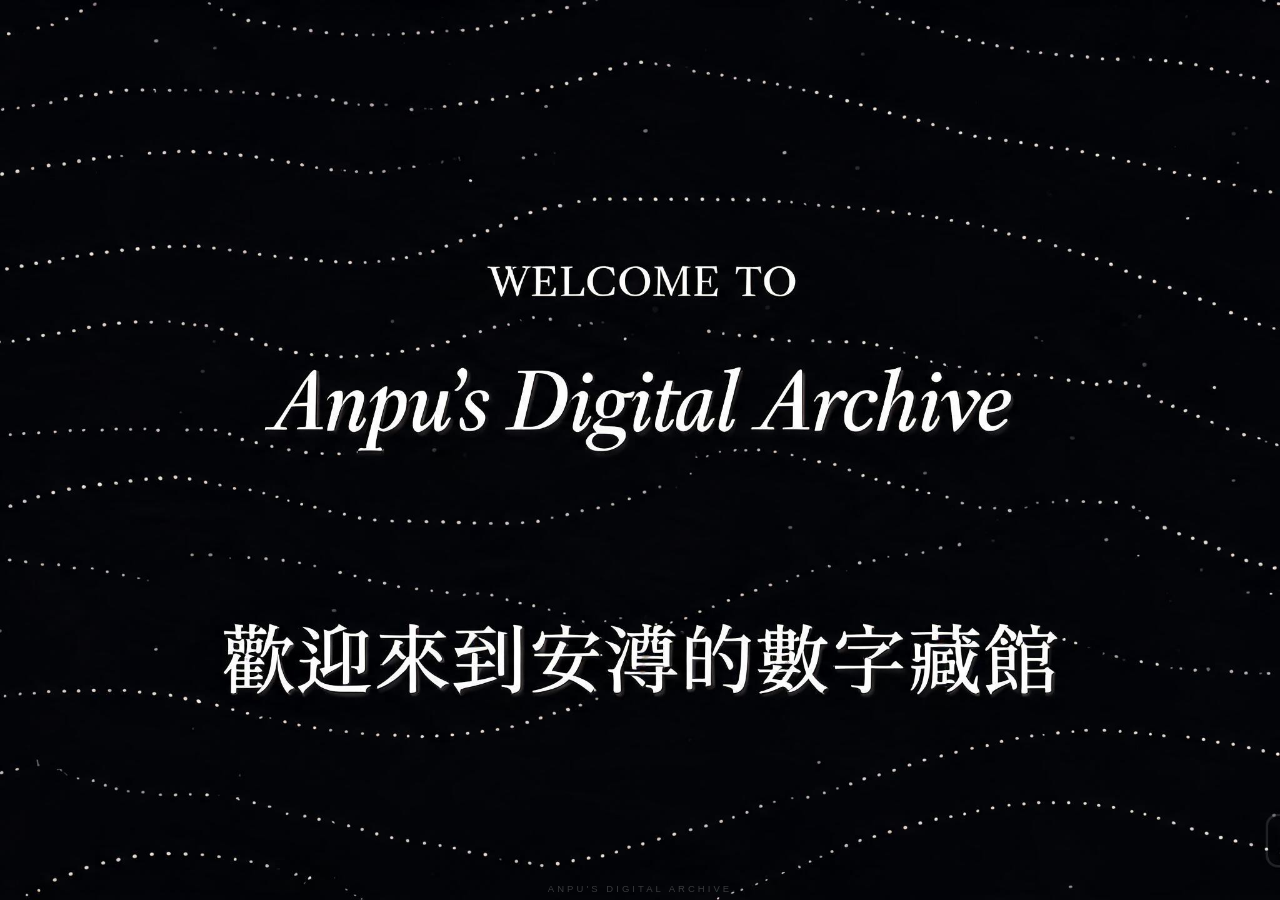
==== index.html @ 3f03ccd1 "feat: Anpu's Digital Archive Static Website Co-authored-by: traeagent <traeagent@users.noreply.githu" ====
<!DOCTYPE html>
<html lang="zh-TW">
<head>
  <meta charset="UTF-8">
  <meta name="viewport" content="width=device-width, initial-scale=1.0, maximum-scale=1.0, user-scalable=no, viewport-fit=cover">
  <meta name="apple-mobile-web-app-capable" content="yes">
  <meta name="apple-mobile-web-app-status-bar-style" content="black-translucent">
  <title>安溥的數字藏館 · Anpu's Digital Archive</title>
  <link rel="stylesheet" href="css/style.css">
</head>
<body>

  <!-- Loading -->
  <div id="loading-indicator">
    <span class="loading-dot"></span><span class="loading-dot"></span><span class="loading-dot"></span>
  </div>

  <!-- Transition wipe -->
  <div id="trans-wipe" class="trans-wipe"></div>

  <!-- ==================== Stage 1: 首頁啟動頁 ====================
       用戶的圖本身就已包含 WELCOME / 標題 / 進館按鈕 完整視覺。
       我們什麼都不畫，只放：(1) 背景圖  (2) 全頁透明熱區 -->
  <div id="home-stage" class="stage stage-active">
    <div class="page-bg" id="home-bg"
         style="background-image: url('assets/pages/home-bg-user.jpg');"></div>
    <a href="javascript:void(0)" id="home-hotzone" class="fullscreen-hotzone" title="進入"></a>
  </div>

  <!-- ==================== Stage 2: 過渡引導頁 ====================
       用戶的圖本身已包含人像 + "愛我。一次兩遍。" + 右下角"進館"按鈕。
       我們什麼都不畫，只放：(1) 背景圖  (2) 全頁透明熱區 -->
  <div id="welcome-stage" class="stage">
    <div class="page-bg" id="welcome-bg"
         style="background-image: url('assets/pages/welcome-bg-user.jpg');"></div>
    <a href="javascript:void(0)" id="enter-hotzone" class="fullscreen-hotzone" title="進入藏館"></a>
  </div>

  <!-- ==================== Stage 3: 核心展廳 3D 球體 ==================== -->
  <div id="globe-stage" class="stage">

    <!-- 球體頁面的漣漪點陣背景 (CSS) -->
    <div class="ripple-bg" aria-hidden="true"></div>

    <div id="globe-container"></div>

    <!-- 平鋪視圖 -->
    <div id="flat-container" class="flat-container hidden">
      <div id="flat-track" class="flat-track"></div>
    </div>

    <div id="globe-hint">
      <span>拖曳旋轉</span>
      <span class="dot">·</span>
      <span>滾輪轉動</span>
      <span class="dot">·</span>
      <span>點擊查看</span>
    </div>

    <div id="globe-tabs">
      <button class="globe-tab active" data-mode="sphere">球覽</button>
      <button class="globe-tab" data-mode="flat">平鋪</button>
    </div>

    <!-- 上傳按鈕 (+) -->
    <button id="add-button" title="上傳內容">
      <svg viewBox="0 0 24 24" width="22" height="22">
        <line x1="12" y1="5" x2="12" y2="19" stroke="currentColor" stroke-width="1.5" stroke-linecap="round"/>
        <line x1="5" y1="12" x2="19" y2="12" stroke="currentColor" stroke-width="1.5" stroke-linecap="round"/>
      </svg>
    </button>
  </div>

  <!-- ==================== Detail Panel (彈窗) ==================== -->
  <div id="detail-panel" class="detail-panel">
    <div id="detail-backdrop" class="detail-backdrop"></div>
    <div class="detail-content">

      <button id="detail-close" class="detail-close" aria-label="關閉">
        <svg viewBox="0 0 24 24" width="18" height="18">
          <line x1="6" y1="6" x2="18" y2="18" stroke="currentColor" stroke-width="1.8" stroke-linecap="round"/>
          <line x1="18" y1="6" x2="6" y2="18" stroke="currentColor" stroke-width="1.8" stroke-linecap="round"/>
        </svg>
      </button>

      <div id="detail-img" class="detail-img-wrap">
        <img id="detail-img-el" src="" alt="" draggable="false">
      </div>

      <div id="detail-content" class="detail-text">
        <div class="dp-cat">球覽</div>
        <h2 class="dp-title">標題</h2>
        <p class="dp-body"></p>
      </div>

      <!-- 編輯 / 刪除按鈕 -->
      <div class="detail-actions">
        <button id="detail-edit" class="detail-btn">
          <svg viewBox="0 0 24 24" width="16" height="16" fill="none" stroke="currentColor" stroke-width="1.5">
            <path d="M12 20h9" stroke-linecap="round"/>
            <path d="M16.5 3.5a2.121 2.121 0 013 3L7 19l-4 1 1-4L16.5 3.5z" stroke-linecap="round" stroke-linejoin="round"/>
          </svg>
          編輯標題
        </button>
        <button id="detail-delete" class="detail-btn danger">
          <svg viewBox="0 0 24 24" width="16" height="16" fill="none" stroke="currentColor" stroke-width="1.5">
            <polyline points="3 6 5 6 21 6" stroke-linecap="round"/>
            <path d="M19 6v14a2 2 0 01-2 2H7a2 2 0 01-2-2V6m3 0V4a2 2 0 012-2h4a2 2 0 012 2v2" stroke-linecap="round" stroke-linejoin="round"/>
          </svg>
          刪除
        </button>
      </div>
      <div id="detail-title-editor" class="title-editor">
        <input id="detail-title-input" type="text" placeholder="輸入新標題">
        <button id="detail-save-title">儲存</button>
      </div>

      <!-- 音頻播放器 (僅語錄有 audio 欄位時顯示) -->
      <div id="detail-audio" class="detail-audio" style="display:none;">
        <button id="audio-play-btn" class="audio-play-btn" aria-label="播放錄音">
          <svg id="icon-play" viewBox="0 0 24 24" width="20" height="20" fill="currentColor"><path d="M8 5v14l11-7z"/></svg>
          <svg id="icon-pause" viewBox="0 0 24 24" width="20" height="20" fill="currentColor" style="display:none;"><path d="M6 4h4v16H6zM14 4h4v16h-4z"/></svg>
        </button>
        <div class="audio-progress">
          <span id="audio-cur">0:00</span>
          <input type="range" id="audio-seek" min="0" max="100" value="0" step="0.1">
          <span id="audio-total">0:00</span>
        </div>
      </div>

    </div>
  </div>

  <!-- 隱藏音頻元素 -->
  <audio id="archive-audio" preload="none"></audio>

  <!-- ==================== 上傳面板 ==================== -->
  <div id="upload-modal" class="modal">
    <div class="modal-backdrop"></div>
    <div class="upload-panel">

      <button id="upload-close" class="upload-close" aria-label="關閉">
        <svg viewBox="0 0 24 24" width="20" height="20">
          <line x1="6" y1="6" x2="18" y2="18" stroke="currentColor" stroke-width="1.6" stroke-linecap="round"/>
          <line x1="18" y1="6" x2="6" y2="18" stroke="currentColor" stroke-width="1.6" stroke-linecap="round"/>
        </svg>
      </button>

      <h2>上傳到藏館</h2>

      <div class="upload-tabs">
        <button class="tab-btn active" data-tab="photo">照片</button>
        <button class="tab-btn" data-tab="text">文字 / 語錄</button>
      </div>

      <!-- 照片頁籤 -->
      <div class="tab-pane active" data-pane="photo">
        <p class="hint">選擇本機照片檔（支援多選），輸入標題後儲存到瀏覽器本地</p>
        <label class="upload-drop" id="photo-drop">
          <input type="file" id="photo-input" accept="image/*" multiple style="display:none;">
          <svg viewBox="0 0 24 24" width="40" height="40" fill="none" stroke="currentColor" stroke-width="1.5">
            <rect x="3" y="5" width="18" height="14" rx="1.5"/>
            <circle cx="8.5" cy="10.5" r="1.5"/>
            <path d="M21 16l-5-5-9 9" stroke-linecap="round" stroke-linejoin="round"/>
          </svg>
          <span>點擊選擇照片（可多選）</span>
        </label>
        <div class="upload-preview" id="photo-preview"></div>
        <button class="primary-btn" id="photo-submit" style="display:none;">新增到球體</button>
      </div>

      <!-- 文字頁籤 -->
      <div class="tab-pane" data-pane="text">
        <p class="hint">寫下一段文字或語錄（可選：對應音檔），儲存到瀏覽器本地</p>
        <textarea id="text-input" placeholder="我想說的話..."></textarea>
        <div class="audio-upload-row">
          <label class="audio-file-label">
            <input type="file" id="text-audio-input" accept="audio/*" style="display:none;">
            <span id="text-audio-name">＋ 配對錄音檔（可選）</span>
          </label>
        </div>
        <button class="primary-btn" id="text-submit">新增到球體</button>
      </div>

    </div>
  </div>

  <footer id="site-footer"><p>ANPU'S DIGITAL ARCHIVE</p></footer>

  <!-- ============== Scripts ============== -->
  <script src="js/config.js"></script>

  <script type="importmap">
  {
    "imports": {
      "three": "https://cdn.jsdelivr.net/npm/three@0.157.0/build/three.module.js"
    }
  }
  </script>

  <script type="module" src="js/main.js?v=20260808c"></script>

  <script>
    (function(){
      function hide(){
        var el = document.getElementById('loading-indicator');
        if(el) el.classList.add('hidden');
      }
      document.addEventListener('DOMContentLoaded', hide);
      window.addEventListener('load', hide);
      setTimeout(hide, 2500);
    })();
  </script>

</body>
</html>
---- css/style.css ----
/* ============================================================
 * Anpu's Digital Archive  —  安溥的數字藏館
 * 核心原則：
 *   1. Home (首頁) / Welcome (過渡頁) 兩個 stage，完全不做任何覆蓋。
 *      背景圖即最終畫面。只放一層 100% 透明熱區 (fullscreen-hotzone)。
 *   2. 只有在 Globe (球體頁) 才顯示 ripple-bg（點陣流動漣漪背景）
 *   3. 整體：黑白低對比 · 克制靜謐
 * ============================================================ */

*,
*::before,
*::after { box-sizing: border-box; }

html, body {
  margin: 0;
  padding: 0;
  width: 100%;
  height: 100%;
  background: #0a0a0a;
  color: #eaeaea;
  font-family: -apple-system, BlinkMacSystemFont, "Segoe UI",
               "PingFang TC", "Microsoft JhengHei", "Noto Sans TC", sans-serif;
  -webkit-font-smoothing: antialiased;
  text-rendering: optimizeLegibility;
  overflow: hidden;
  -webkit-tap-highlight-color: transparent;
  overscroll-behavior: none;
}

body { position: relative; min-height: 100vh; }

a, button { cursor: pointer; }

.hidden { display: none !important; }

/* ============ Loading indicator ============ */
#loading-indicator {
  position: fixed;
  inset: 0;
  z-index: 9999;
  display: flex;
  align-items: center;
  justify-content: center;
  gap: 10px;
  background: #0a0a0a;
  transition: opacity .55s ease;
}
#loading-indicator.hidden { opacity: 0; pointer-events: none; }
.loading-dot {
  width: 6px; height: 6px;
  border-radius: 50%;
  background: rgba(255,255,255,.5);
  animation: loadDot 1.4s infinite ease-in-out;
}
.loading-dot:nth-child(2) { animation-delay: .16s; }
.loading-dot:nth-child(3) { animation-delay: .32s; }
@keyframes loadDot {
  0%, 80%, 100% { transform: scale(.6); opacity:.3; }
  40% { transform: scale(1); opacity:1; }
}

/* ============ Transition wipe ============ */
.trans-wipe {
  position: fixed;
  inset: 0;
  z-index: 8500;
  background: #0a0a0a;
  pointer-events: none;
  clip-path: inset(0 0 100% 0);
  transition: clip-path .85s cubic-bezier(.77,0,.18,1);
}
.trans-wipe.active-down { clip-path: inset(0 0 0 0); }
.trans-wipe.active-up   { clip-path: inset(100% 0 0 0); }

/* ============ 所有 Stage 共用 ============
   Home / Welcome 不套用 ripple-bg，保持用戶原圖。
   只有 Globe stage 會有 ripple-bg 子元素。 */
.stage {
  position: fixed;
  inset: 0;
  width: 100%;
  height: 100%;
  opacity: 0;
  pointer-events: none;
  transform: scale(1.02);
  transition: opacity .85s ease, transform .85s cubic-bezier(.22,.61,.36,1);
  z-index: 1;
}
.stage-active {
  opacity: 1;
  pointer-events: auto;
  transform: scale(1);
  z-index: 5;
}

/* 背景圖：用戶原圖，不做額外濾鏡 */
.page-bg {
  position: absolute;
  inset: 0;
  background-size: cover;
  background-position: center;
  background-repeat: no-repeat;
  width: 100%;
  height: 100%;
  z-index: 1;
}

/* 全頁透明熱區 — 點擊任何地方都能前進 */
.fullscreen-hotzone {
  position: absolute;
  inset: 0;
  width: 100%;
  height: 100%;
  z-index: 10;
  cursor: pointer;
  display: block;
  text-decoration: none;
  background: transparent;
}

/* ============ Globe Stage (球體頁) ============ */
#globe-stage { background: #0a0a0a; }

#globe-container {
  position: absolute;
  inset: 0;
  width: 100%;
  height: 100%;
  z-index: 5;
}

.ripple-bg {
  position: absolute;
  inset: 0;
  pointer-events: none;
  z-index: 2;
  background:
    radial-gradient(ellipse at 30% 80%, rgba(255,255,255,0.15) 0%, rgba(255,255,255,0) 55%),
    radial-gradient(ellipse at 70% 20%, rgba(255,255,255,0.06) 0%, rgba(0,0,0,0) 60%),
    radial-gradient(circle, rgba(255,255,255,0.32) 1px, transparent 1.3px) 0 0 / 22px 22px,
    radial-gradient(circle, rgba(255,255,255,0.18) 1px, transparent 1.3px) 11px 11px / 22px 22px;
  background-blend-mode: normal, normal, screen, screen;
  opacity: 0.9;
  animation: rippleDrift 24s linear infinite;
}
@keyframes rippleDrift {
  0%   { background-position: 0 0, 0 0, 0 0, 0 0; }
  100% { background-position: 0 0, 0 0, 440px -220px, -440px 220px; }
}

#globe-hint {
  position: absolute;
  bottom: calc(env(safe-area-inset-bottom, 0px) + 78px);
  left: 50%;
  transform: translateX(-50%);
  font-size: 12px;
  letter-spacing: .14em;
  color: rgba(255,255,255,.42);
  z-index: 20;
  display: flex;
  align-items: center;
  gap: 14px;
  pointer-events: none;
  text-shadow: 0 1px 4px rgba(0,0,0,.4);
}
#globe-hint .dot { opacity: .55; }

#globe-tabs {
  position: absolute;
  bottom: calc(env(safe-area-inset-bottom, 0px) + 26px);
  left: 50%;
  transform: translateX(-50%);
  display: inline-flex;
  background: rgba(255,255,255,.06);
  border: 1px solid rgba(255,255,255,.1);
  border-radius: 999px;
  padding: 3px;
  backdrop-filter: blur(10px);
  -webkit-backdrop-filter: blur(10px);
  z-index: 20;
}
.globe-tab {
  border: none;
  background: transparent;
  color: rgba(255,255,255,.6);
  font-size: 12px;
  letter-spacing: .16em;
  padding: 7px 18px;
  border-radius: 999px;
  transition: all .25s ease;
}
.globe-tab.active {
  background: rgba(255,255,255,.9);
  color: #0a0a0a;
}

/* 平鋪視圖 */
.flat-container {
  position: absolute;
  inset: 0;
  overflow-x: auto;
  overflow-y: hidden;
  z-index: 8;
  -webkit-overflow-scrolling: touch;
  scrollbar-width: none;
}
.flat-container::-webkit-scrollbar { display: none; }
.flat-track {
  display: flex;
  align-items: center;
  gap: 22px;
  padding: 0 8vw;
  height: 100%;
  width: max-content;
}
.flat-card {
  flex: 0 0 auto;
  width: min(68vw, 360px);
  aspect-ratio: 3 / 4;
  background: #fff;
  border-radius: 14px;
  overflow: hidden;
  position: relative;
  box-shadow: 0 20px 50px rgba(0,0,0,.5), 0 0 0 1px rgba(255,255,255,.04);
  cursor: pointer;
  transform: scale(1);
  transition: transform .3s ease;
}
.flat-card:active { transform: scale(.97); }
.flat-card img {
  width: 100%;
  height: 100%;
  object-fit: cover;
  display: block;
  filter: grayscale(.08);
}
.flat-card-text {
  padding: 24px;
  display: flex;
  flex-direction: column;
  justify-content: center;
  align-items: center;
  text-align: center;
  background:
    radial-gradient(ellipse at 30% 20%, #fff 0%, #ececec 100%);
  color: #0a0a0a;
  width: 100%;
  height: 100%;
}
.flat-card-text q {
  font-size: 19px;
  line-height: 1.55;
  letter-spacing: .03em;
  quotes: "「" "」";
  font-weight: 500;
}
.flat-card-title {
  margin-top: 16px;
  font-size: 11px;
  letter-spacing: .2em;
  text-transform: uppercase;
  opacity: .5;
}

/* ============ 右上角 + 按鈕 ============ */
#add-button {
  position: absolute;
  top: calc(env(safe-area-inset-top, 0px) + 22px);
  right: 22px;
  width: 42px; height: 42px;
  border-radius: 50%;
  background: rgba(255,255,255,.07);
  border: 1px solid rgba(255,255,255,.14);
  color: rgba(255,255,255,.85);
  backdrop-filter: blur(12px);
  -webkit-backdrop-filter: blur(12px);
  z-index: 25;
  display: inline-flex;
  align-items: center;
  justify-content: center;
  transition: all .25s ease;
}
#add-button:hover { background: rgba(255,255,255,.14); }
#add-button:active { transform: scale(.92); }

/* ============ Footer ============ */
#site-footer {
  position: fixed;
  left: 0; right: 0;
  bottom: calc(env(safe-area-inset-bottom, 0px) + 6px);
  text-align: center;
  z-index: 30;
  pointer-events: none;
}
#site-footer p {
  font-size: 9.5px;
  letter-spacing: .32em;
  color: rgba(255,255,255,.22);
  margin: 0;
}

/* ============ Detail Panel (彈窗) ============ */
.detail-panel {
  position: fixed;
  inset: 0;
  z-index: 9000;
  opacity: 0;
  pointer-events: none;
  transition: opacity .45s ease;
}
.detail-panel.open {
  opacity: 1;
  pointer-events: auto;
}

.detail-backdrop {
  position: absolute;
  inset: 0;
  background: rgba(5,5,5,.78);
  backdrop-filter: blur(16px) saturate(120%);
  -webkit-backdrop-filter: blur(16px) saturate(120%);
}

.detail-content {
  position: absolute;
  top: 50%; left: 50%;
  transform: translate(-50%, calc(-50% + 18px));
  width: min(92vw, 480px);
  max-height: 88vh;
  background: linear-gradient(180deg, #141414 0%, #0d0d0d 100%);
  border: 1px solid rgba(255,255,255,.08);
  border-radius: 22px;
  padding: 0 0 26px;
  overflow: hidden auto;
  box-shadow: 0 30px 80px rgba(0,0,0,.65);
  transition: transform .5s cubic-bezier(.22,.61,.36,1);
  scrollbar-width: none;
}
.detail-panel.open .detail-content {
  transform: translate(-50%, -50%);
}
.detail-content::-webkit-scrollbar { display: none; }

.detail-close {
  position: absolute;
  top: 14px; right: 14px;
  width: 34px; height: 34px;
  border-radius: 50%;
  background: rgba(255,255,255,.06);
  border: 1px solid rgba(255,255,255,.08);
  color: rgba(255,255,255,.8);
  z-index: 4;
  display: inline-flex;
  align-items: center;
  justify-content: center;
  transition: all .25s ease;
}
.detail-close:hover { background: rgba(255,255,255,.14); }

.detail-img-wrap {
  width: 100%;
  aspect-ratio: 1 / 1;
  background: #000;
  position: relative;
  overflow: hidden;
}
.detail-img-wrap.has-no-image {
  aspect-ratio: 16 / 6;
  background:
    radial-gradient(ellipse at 50% 0%, rgba(255,255,255,.08), transparent 60%),
    #0f0f0f;
}
.detail-img-wrap img {
  width: 100%;
  height: 100%;
  object-fit: cover;
  display: block;
  user-select: none;
  -webkit-user-drag: none;
}

.detail-text {
  padding: 26px 26px 10px;
}
.dp-cat {
  font-size: 10.5px;
  letter-spacing: .3em;
  color: rgba(255,255,255,.42);
  margin-bottom: 10px;
  text-transform: uppercase;
}
.dp-title {
  margin: 0 0 14px;
  font-size: 22px;
  font-weight: 500;
  letter-spacing: .04em;
  line-height: 1.35;
  color: #f1f1f1;
}
.dp-body {
  margin: 0;
  font-size: 15px;
  line-height: 1.7;
  color: rgba(255,255,255,.72);
  letter-spacing: .02em;
}
.dp-body:empty { display: none; }

/* 編輯 / 刪除 */
.detail-actions {
  display: flex;
  gap: 10px;
  padding: 6px 26px 0;
}
.detail-btn {
  flex: 1;
  display: inline-flex;
  align-items: center;
  justify-content: center;
  gap: 6px;
  padding: 10px 14px;
  border-radius: 11px;
  background: rgba(255,255,255,.05);
  color: rgba(255,255,255,.82);
  border: 1px solid rgba(255,255,255,.08);
  font-size: 13px;
  letter-spacing: .05em;
  transition: all .2s ease;
}
.detail-btn:hover { background: rgba(255,255,255,.11); }
.detail-btn.danger {
  background: rgba(208,65,65,.07);
  border-color: rgba(208,65,65,.25);
  color: #f4a8a8;
}
.detail-btn.danger:hover { background: rgba(208,65,65,.14); }

.title-editor {
  display: none;
  padding: 12px 26px 0;
  gap: 8px;
}
.title-editor.open { display: flex; }
.title-editor input {
  flex: 1;
  padding: 10px 14px;
  background: rgba(255,255,255,.05);
  color: #f5f5f5;
  border: 1px solid rgba(255,255,255,.1);
  border-radius: 10px;
  font-size: 14px;
  outline: none;
  transition: border-color .2s ease;
}
.title-editor input:focus { border-color: rgba(255,255,255,.35); }
.title-editor button {
  padding: 10px 16px;
  background: #fff;
  color: #0a0a0a;
  border: none;
  border-radius: 10px;
  font-size: 13px;
  font-weight: 600;
}

/* 音頻播放 */
.detail-audio {
  display: flex;
  align-items: center;
  gap: 14px;
  padding: 22px 26px 0;
  margin-top: 4px;
}
.audio-play-btn {
  width: 44px; height: 44px;
  border-radius: 50%;
  background: #fff;
  color: #0a0a0a;
  border: none;
  display: inline-flex;
  align-items: center;
  justify-content: center;
  flex-shrink: 0;
  transition: transform .2s ease;
}
.audio-play-btn:active { transform: scale(.92); }
.audio-progress {
  display: flex;
  align-items: center;
  gap: 10px;
  flex: 1;
  min-width: 0;
}
.audio-progress span {
  font-size: 11.5px;
  letter-spacing: .05em;
  color: rgba(255,255,255,.5);
  font-variant-numeric: tabular-nums;
  min-width: 32px;
  text-align: center;
}
#audio-seek {
  flex: 1;
  min-width: 0;
  accent-color: #fff;
  height: 20px;
}

/* ============ 上傳面板 ============ */
.modal {
  position: fixed;
  inset: 0;
  z-index: 9500;
  opacity: 0;
  pointer-events: none;
  transition: opacity .4s ease;
}
.modal.open {
  opacity: 1;
  pointer-events: auto;
}
.modal-backdrop {
  position: absolute;
  inset: 0;
  background: rgba(0,0,0,.82);
  backdrop-filter: blur(14px);
  -webkit-backdrop-filter: blur(14px);
}
.upload-panel {
  position: absolute;
  top: 50%; left: 50%;
  transform: translate(-50%, calc(-50% + 24px));
  width: min(92vw, 500px);
  max-height: 88vh;
  background: linear-gradient(180deg, #161616 0%, #0e0e0e 100%);
  border: 1px solid rgba(255,255,255,.08);
  border-radius: 22px;
  padding: 28px 26px 26px;
  overflow: hidden auto;
  box-shadow: 0 30px 80px rgba(0,0,0,.65);
  transition: transform .45s cubic-bezier(.22,.61,.36,1);
  scrollbar-width: none;
}
.modal.open .upload-panel {
  transform: translate(-50%, -50%);
}
.upload-panel::-webkit-scrollbar { display: none; }

.upload-close {
  position: absolute;
  top: 14px; right: 14px;
  width: 34px; height: 34px;
  border-radius: 50%;
  background: rgba(255,255,255,.06);
  border: 1px solid rgba(255,255,255,.08);
  color: rgba(255,255,255,.8);
  display: inline-flex;
  align-items: center;
  justify-content: center;
}
.upload-panel h2 {
  margin: 0 0 18px;
  font-size: 20px;
  font-weight: 500;
  letter-spacing: .04em;
  color: #f1f1f1;
  text-align: center;
}
.upload-tabs {
  display: flex;
  gap: 0;
  background: rgba(255,255,255,.04);
  border: 1px solid rgba(255,255,255,.08);
  border-radius: 12px;
  padding: 3px;
  margin-bottom: 18px;
}
.tab-btn {
  flex: 1;
  padding: 9px 14px;
  background: transparent;
  border: none;
  border-radius: 10px;
  color: rgba(255,255,255,.55);
  font-size: 13.5px;
  letter-spacing: .08em;
  transition: all .22s ease;
}
.tab-btn.active {
  background: rgba(255,255,255,.95);
  color: #0a0a0a;
  font-weight: 600;
}
.tab-pane { display: none; }
.tab-pane.active { display: block; }

.hint {
  font-size: 12.5px;
  color: rgba(255,255,255,.48);
  margin: 0 0 12px;
  letter-spacing: .03em;
}
.upload-drop {
  display: flex;
  flex-direction: column;
  align-items: center;
  justify-content: center;
  gap: 10px;
  padding: 36px 20px;
  border: 1.5px dashed rgba(255,255,255,.2);
  border-radius: 14px;
  color: rgba(255,255,255,.55);
  cursor: pointer;
  transition: all .22s ease;
  background: rgba(255,255,255,.02);
}
.upload-drop:hover,
.upload-drop.dragover {
  border-color: rgba(255,255,255,.55);
  background: rgba(255,255,255,.05);
  color: #fff;
}
.upload-drop span { font-size: 13px; letter-spacing: .05em; }

.upload-preview {
  display: grid;
  grid-template-columns: repeat(auto-fill, minmax(100px, 1fr));
  gap: 10px;
  margin-top: 16px;
}
.pv-item {
  position: relative;
  aspect-ratio: 3/4;
  border-radius: 9px;
  overflow: hidden;
  background: #000;
  border: 1px solid rgba(255,255,255,.06);
}
.pv-item img {
  width: 100%;
  height: 100%;
  object-fit: cover;
  display: block;
}
.pv-item input {
  position: absolute;
  left: 0; right: 0; bottom: 0;
  padding: 6px 8px;
  border: none;
  background: rgba(0,0,0,.65);
  color: #fff;
  font-size: 11px;
  width: 100%;
  outline: none;
  backdrop-filter: blur(6px);
}
.pv-remove {
  position: absolute;
  top: 5px; right: 5px;
  width: 22px; height: 22px;
  border-radius: 50%;
  background: rgba(0,0,0,.7);
  color: #fff;
  border: 1px solid rgba(255,255,255,.15);
  font-size: 14px;
  line-height: 18px;
  padding: 0;
  cursor: pointer;
}

.primary-btn {
  margin-top: 18px;
  width: 100%;
  padding: 13px 18px;
  background: #fff;
  color: #0a0a0a;
  border: none;
  border-radius: 12px;
  font-size: 14px;
  font-weight: 600;
  letter-spacing: .1em;
  transition: all .2s ease;
}
.primary-btn:hover { transform: translateY(-1px); }
.primary-btn:active { transform: scale(.98); }
.primary-btn:disabled {
  opacity: .5;
  pointer-events: none;
  transform: none;
}

textarea#text-input {
  width: 100%;
  min-height: 140px;
  padding: 14px 16px;
  border-radius: 12px;
  background: rgba(255,255,255,.04);
  color: #f3f3f3;
  border: 1px solid rgba(255,255,255,.08);
  font-size: 14.5px;
  line-height: 1.65;
  font-family: inherit;
  outline: none;
  resize: vertical;
  transition: border-color .2s ease;
}
textarea#text-input:focus { border-color: rgba(255,255,255,.35); }

.audio-upload-row {
  margin-top: 14px;
}
.audio-file-label {
  display: block;
  padding: 12px 16px;
  border-radius: 12px;
  background: rgba(255,255,255,.04);
  border: 1px solid rgba(255,255,255,.08);
  color: rgba(255,255,255,.65);
  font-size: 13px;
  cursor: pointer;
  text-align: center;
  transition: all .2s ease;
}
.audio-file-label:hover {
  background: rgba(255,255,255,.08);
  color: #fff;
  border-color: rgba(255,255,255,.22);
}

/* ============ 手機優化 ============ */
@media (max-width: 640px) {
  #add-button {
    top: calc(env(safe-area-inset-top, 0px) + 14px);
    right: 14px;
    width: 38px; height: 38px;
  }
  #globe-tabs { bottom: calc(env(safe-area-inset-bottom, 0px) + 16px); }
  .globe-tab { font-size: 11px; padding: 7px 16px; letter-spacing: .12em; }
  #globe-hint {
    bottom: calc(env(safe-area-inset-bottom, 0px) + 66px);
    font-size: 10.5px;
    gap: 10px;
  }
  .flat-card { width: 72vw; }
  .upload-panel { padding: 22px 18px 20px; }
  .detail-text { padding: 22px 20px 10px; }
  .detail-actions, .title-editor, .detail-audio { padding-left: 20px; padding-right: 20px; }
}
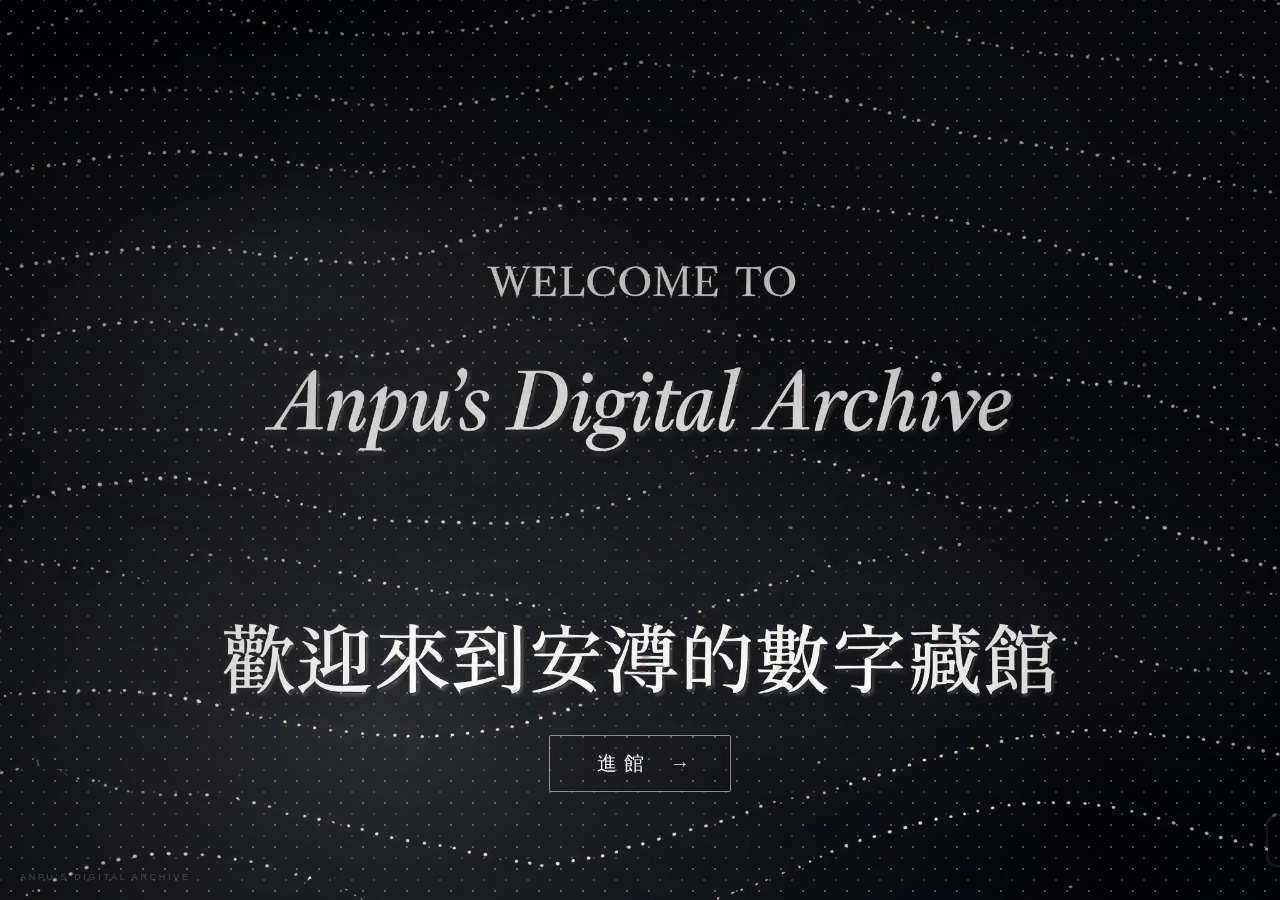
==== commit d8e0aa3a: "Merge pull request #1 from JessiZxx/trae/agent-EGQO6L feat: 重構為本地化靜態站點，新增多項互動模組" ====
--- a/index.html
+++ b/index.html
@@ -10,41 +10,39 @@
 </head>
 <body>
 
+  <!-- ============ 全站統一：流動點狀波紋背景層 ============ -->
+  <div class="ripple-bg" aria-hidden="true"></div>
+
   <!-- Loading -->
   <div id="loading-indicator">
     <span class="loading-dot"></span><span class="loading-dot"></span><span class="loading-dot"></span>
   </div>
 
-  <!-- Transition wipe -->
+  <!-- Transition wipe (頁面切換黑幕) -->
   <div id="trans-wipe" class="trans-wipe"></div>
 
-  <!-- ==================== Stage 1: 首頁啟動頁 ====================
-       用戶的圖本身就已包含 WELCOME / 標題 / 進館按鈕 完整視覺。
-       我們什麼都不畫，只放：(1) 背景圖  (2) 全頁透明熱區 -->
+  <!-- ==================== Stage 1: 首頁啟動頁 ==================== -->
   <div id="home-stage" class="stage stage-active">
-    <div class="page-bg" id="home-bg"
-         style="background-image: url('assets/pages/home-bg-user.jpg');"></div>
+    <div class="page-bg" id="home-bg" style="background-image: url('assets/pages/home-bg-user.jpg');"></div>
+    <!-- 進館按鈕：底部中央 -->
+    <button type="button" class="enter-btn" id="home-enter-btn">進館</button>
     <a href="javascript:void(0)" id="home-hotzone" class="fullscreen-hotzone" title="進入"></a>
   </div>
 
-  <!-- ==================== Stage 2: 過渡引導頁 ====================
-       用戶的圖本身已包含人像 + "愛我。一次兩遍。" + 右下角"進館"按鈕。
-       我們什麼都不畫，只放：(1) 背景圖  (2) 全頁透明熱區 -->
+  <!-- ==================== Stage 2: 過渡引導頁 ==================== -->
   <div id="welcome-stage" class="stage">
-    <div class="page-bg" id="welcome-bg"
-         style="background-image: url('assets/pages/welcome-bg-user.jpg');"></div>
+    <div class="page-bg" id="welcome-bg" style="background-image: url('assets/pages/welcome-bg-user.jpg');"></div>
+    <!-- 進館按鈕：右下角（對應圖 2 位置） -->
+    <button type="button" class="enter-btn" id="welcome-enter-btn">進館</button>
     <a href="javascript:void(0)" id="enter-hotzone" class="fullscreen-hotzone" title="進入藏館"></a>
   </div>
 
   <!-- ==================== Stage 3: 核心展廳 3D 球體 ==================== -->
   <div id="globe-stage" class="stage">
-
-    <!-- 球體頁面的漣漪點陣背景 (CSS) -->
-    <div class="ripple-bg" aria-hidden="true"></div>
-
+    <!-- 3D 球體容器 -->
     <div id="globe-container"></div>
 
-    <!-- 平鋪視圖 -->
+    <!-- 平鋪視圖容器 -->
     <div id="flat-container" class="flat-container hidden">
       <div id="flat-track" class="flat-track"></div>
     </div>
@@ -61,17 +59,10 @@
       <button class="globe-tab active" data-mode="sphere">球覽</button>
       <button class="globe-tab" data-mode="flat">平鋪</button>
     </div>
-
-    <!-- 上傳按鈕 (+) -->
-    <button id="add-button" title="上傳內容">
-      <svg viewBox="0 0 24 24" width="22" height="22">
-        <line x1="12" y1="5" x2="12" y2="19" stroke="currentColor" stroke-width="1.5" stroke-linecap="round"/>
-        <line x1="5" y1="12" x2="19" y2="12" stroke="currentColor" stroke-width="1.5" stroke-linecap="round"/>
-      </svg>
-    </button>
   </div>
 
   <!-- ==================== Detail Panel (彈窗) ==================== -->
+  <!-- 照片彈窗 / 語錄彈窗通用 -->
   <div id="detail-panel" class="detail-panel">
     <div id="detail-backdrop" class="detail-backdrop"></div>
     <div class="detail-content">
@@ -83,43 +74,29 @@
         </svg>
       </button>
 
+      <!-- 照片區（語錄卡片時此區隱藏） -->
       <div id="detail-img" class="detail-img-wrap">
         <img id="detail-img-el" src="" alt="" draggable="false">
       </div>
 
+      <!-- 文字區 -->
       <div id="detail-content" class="detail-text">
         <div class="dp-cat">球覽</div>
         <h2 class="dp-title">標題</h2>
         <p class="dp-body"></p>
       </div>
 
-      <!-- 編輯 / 刪除按鈕 -->
-      <div class="detail-actions">
-        <button id="detail-edit" class="detail-btn">
-          <svg viewBox="0 0 24 24" width="16" height="16" fill="none" stroke="currentColor" stroke-width="1.5">
-            <path d="M12 20h9" stroke-linecap="round"/>
-            <path d="M16.5 3.5a2.121 2.121 0 013 3L7 19l-4 1 1-4L16.5 3.5z" stroke-linecap="round" stroke-linejoin="round"/>
-          </svg>
-          編輯標題
-        </button>
-        <button id="detail-delete" class="detail-btn danger">
-          <svg viewBox="0 0 24 24" width="16" height="16" fill="none" stroke="currentColor" stroke-width="1.5">
-            <polyline points="3 6 5 6 21 6" stroke-linecap="round"/>
-            <path d="M19 6v14a2 2 0 01-2 2H7a2 2 0 01-2-2V6m3 0V4a2 2 0 012-2h4a2 2 0 012 2v2" stroke-linecap="round" stroke-linejoin="round"/>
-          </svg>
-          刪除
-        </button>
-      </div>
-      <div id="detail-title-editor" class="title-editor">
-        <input id="detail-title-input" type="text" placeholder="輸入新標題">
-        <button id="detail-save-title">儲存</button>
-      </div>
-
-      <!-- 音頻播放器 (僅語錄有 audio 欄位時顯示) -->
+      <!-- 音頻播放器（僅有音檔的語錄卡片顯示） -->
       <div id="detail-audio" class="detail-audio" style="display:none;">
         <button id="audio-play-btn" class="audio-play-btn" aria-label="播放錄音">
-          <svg id="icon-play" viewBox="0 0 24 24" width="20" height="20" fill="currentColor"><path d="M8 5v14l11-7z"/></svg>
-          <svg id="icon-pause" viewBox="0 0 24 24" width="20" height="20" fill="currentColor" style="display:none;"><path d="M6 4h4v16H6zM14 4h4v16h-4z"/></svg>
+          <!-- 播放 icon -->
+          <svg id="icon-play" viewBox="0 0 24 24" width="20" height="20" fill="currentColor">
+            <path d="M8 5v14l11-7z"/>
+          </svg>
+          <!-- 暫停 icon（預設隱藏） -->
+          <svg id="icon-pause" viewBox="0 0 24 24" width="20" height="20" fill="currentColor" style="display:none;">
+            <path d="M6 4h4v16H6zM14 4h4v16h-4z"/>
+          </svg>
         </button>
         <div class="audio-progress">
           <span id="audio-cur">0:00</span>
@@ -131,65 +108,18 @@
     </div>
   </div>
 
-  <!-- 隱藏音頻元素 -->
+  <!-- 隱藏的音頻元素（動態設定 src） -->
   <audio id="archive-audio" preload="none"></audio>
 
-  <!-- ==================== 上傳面板 ==================== -->
-  <div id="upload-modal" class="modal">
-    <div class="modal-backdrop"></div>
-    <div class="upload-panel">
-
-      <button id="upload-close" class="upload-close" aria-label="關閉">
-        <svg viewBox="0 0 24 24" width="20" height="20">
-          <line x1="6" y1="6" x2="18" y2="18" stroke="currentColor" stroke-width="1.6" stroke-linecap="round"/>
-          <line x1="18" y1="6" x2="6" y2="18" stroke="currentColor" stroke-width="1.6" stroke-linecap="round"/>
-        </svg>
-      </button>
-
-      <h2>上傳到藏館</h2>
-
-      <div class="upload-tabs">
-        <button class="tab-btn active" data-tab="photo">照片</button>
-        <button class="tab-btn" data-tab="text">文字 / 語錄</button>
-      </div>
-
-      <!-- 照片頁籤 -->
-      <div class="tab-pane active" data-pane="photo">
-        <p class="hint">選擇本機照片檔（支援多選），輸入標題後儲存到瀏覽器本地</p>
-        <label class="upload-drop" id="photo-drop">
-          <input type="file" id="photo-input" accept="image/*" multiple style="display:none;">
-          <svg viewBox="0 0 24 24" width="40" height="40" fill="none" stroke="currentColor" stroke-width="1.5">
-            <rect x="3" y="5" width="18" height="14" rx="1.5"/>
-            <circle cx="8.5" cy="10.5" r="1.5"/>
-            <path d="M21 16l-5-5-9 9" stroke-linecap="round" stroke-linejoin="round"/>
-          </svg>
-          <span>點擊選擇照片（可多選）</span>
-        </label>
-        <div class="upload-preview" id="photo-preview"></div>
-        <button class="primary-btn" id="photo-submit" style="display:none;">新增到球體</button>
-      </div>
-
-      <!-- 文字頁籤 -->
-      <div class="tab-pane" data-pane="text">
-        <p class="hint">寫下一段文字或語錄（可選：對應音檔），儲存到瀏覽器本地</p>
-        <textarea id="text-input" placeholder="我想說的話..."></textarea>
-        <div class="audio-upload-row">
-          <label class="audio-file-label">
-            <input type="file" id="text-audio-input" accept="audio/*" style="display:none;">
-            <span id="text-audio-name">＋ 配對錄音檔（可選）</span>
-          </label>
-        </div>
-        <button class="primary-btn" id="text-submit">新增到球體</button>
-      </div>
-
-    </div>
-  </div>
-
-  <footer id="site-footer"><p>ANPU'S DIGITAL ARCHIVE</p></footer>
+  <footer id="site-footer">
+    <p>ANPU'S DIGITAL ARCHIVE</p>
+  </footer>
 
   <!-- ============== Scripts ============== -->
+  <!-- 素材配置入口（在此檔新增照片 / 語錄 / 音檔） -->
   <script src="js/config.js"></script>
 
+  <!-- Three.js（框架 CDN，非「爬蟲/外部資源拉取」用途） -->
   <script type="importmap">
   {
     "imports": {
@@ -198,8 +128,10 @@
   }
   </script>
 
-  <script type="module" src="js/main.js?v=20260808c"></script>
+  <!-- 主程式 -->
+  <script type="module" src="js/main.js?v=20260808b"></script>
 
+  <!-- 兜底：DOM 就緒後若主模組尚未隱藏載入指示器，主動隱藏 -->
   <script>
     (function(){
       function hide(){
--- a/css/style.css
+++ b/css/style.css
@@ -1,748 +1,706 @@
-/* ============================================================
- * Anpu's Digital Archive  —  安溥的數字藏館
- * 核心原則：
- *   1. Home (首頁) / Welcome (過渡頁) 兩個 stage，完全不做任何覆蓋。
- *      背景圖即最終畫面。只放一層 100% 透明熱區 (fullscreen-hotzone)。
- *   2. 只有在 Globe (球體頁) 才顯示 ripple-bg（點陣流動漣漪背景）
- *   3. 整體：黑白低對比 · 克制靜謐
- * ============================================================ */
-
-*,
-*::before,
-*::after { box-sizing: border-box; }
-
-html, body {
+/* ==========================================
+   Anpu's Digital Archive · 安溥的數字藏館
+   Stylesheet — 黑白漸變 · 流動點狀波紋
+   ========================================== */
+
+:root {
+  --bg: #000;
+  --fg: #fff;
+  --fg-dim: rgba(255, 255, 255, 0.6);
+  --fg-muted: rgba(255, 255, 255, 0.4);
+  --accent: #fff;
+  --serif: 'Noto Serif TC', 'Songti TC', 'SimSun', serif;
+  --sans: 'Inter', 'Helvetica Neue', 'Noto Serif TC', sans-serif;
+  --ease: cubic-bezier(0.16, 1, 0.3, 1);
+}
+
+* {
   margin: 0;
   padding: 0;
+  box-sizing: border-box;
+}
+
+html, body {
   width: 100%;
   height: 100%;
-  background: #0a0a0a;
-  color: #eaeaea;
-  font-family: -apple-system, BlinkMacSystemFont, "Segoe UI",
-               "PingFang TC", "Microsoft JhengHei", "Noto Sans TC", sans-serif;
+  overflow: hidden;
+  background: var(--bg);
+  color: var(--fg);
+  font-family: var(--sans);
   -webkit-font-smoothing: antialiased;
-  text-rendering: optimizeLegibility;
-  overflow: hidden;
-  -webkit-tap-highlight-color: transparent;
-  overscroll-behavior: none;
-}
-
-body { position: relative; min-height: 100vh; }
-
-a, button { cursor: pointer; }
-
-.hidden { display: none !important; }
-
-/* ============ Loading indicator ============ */
-#loading-indicator {
+  -webkit-user-select: none;
+  user-select: none;
+}
+
+body {
+  position: relative;
+}
+
+/* ============ 全站統一：流動點狀波紋背景層 ============ */
+/* 疊加在所有頁面之上（pointer-events:none），
+   利用 SVG radial-gradient + CSS animation 實現流動點陣 */
+.ripple-bg {
   position: fixed;
   inset: 0;
-  z-index: 9999;
-  display: flex;
-  align-items: center;
-  justify-content: center;
-  gap: 10px;
-  background: #0a0a0a;
-  transition: opacity .55s ease;
-}
-#loading-indicator.hidden { opacity: 0; pointer-events: none; }
-.loading-dot {
-  width: 6px; height: 6px;
-  border-radius: 50%;
-  background: rgba(255,255,255,.5);
-  animation: loadDot 1.4s infinite ease-in-out;
-}
-.loading-dot:nth-child(2) { animation-delay: .16s; }
-.loading-dot:nth-child(3) { animation-delay: .32s; }
-@keyframes loadDot {
-  0%, 80%, 100% { transform: scale(.6); opacity:.3; }
-  40% { transform: scale(1); opacity:1; }
-}
-
-/* ============ Transition wipe ============ */
-.trans-wipe {
-  position: fixed;
-  inset: 0;
-  z-index: 8500;
-  background: #0a0a0a;
   pointer-events: none;
-  clip-path: inset(0 0 100% 0);
-  transition: clip-path .85s cubic-bezier(.77,0,.18,1);
-}
-.trans-wipe.active-down { clip-path: inset(0 0 0 0); }
-.trans-wipe.active-up   { clip-path: inset(100% 0 0 0); }
-
-/* ============ 所有 Stage 共用 ============
-   Home / Welcome 不套用 ripple-bg，保持用戶原圖。
-   只有 Globe stage 會有 ripple-bg 子元素。 */
-.stage {
-  position: fixed;
-  inset: 0;
-  width: 100%;
-  height: 100%;
-  opacity: 0;
-  pointer-events: none;
-  transform: scale(1.02);
-  transition: opacity .85s ease, transform .85s cubic-bezier(.22,.61,.36,1);
   z-index: 1;
-}
-.stage-active {
-  opacity: 1;
-  pointer-events: auto;
-  transform: scale(1);
-  z-index: 5;
-}
-
-/* 背景圖：用戶原圖，不做額外濾鏡 */
-.page-bg {
-  position: absolute;
-  inset: 0;
-  background-size: cover;
-  background-position: center;
-  background-repeat: no-repeat;
-  width: 100%;
-  height: 100%;
-  z-index: 1;
-}
-
-/* 全頁透明熱區 — 點擊任何地方都能前進 */
-.fullscreen-hotzone {
-  position: absolute;
-  inset: 0;
-  width: 100%;
-  height: 100%;
-  z-index: 10;
-  cursor: pointer;
-  display: block;
-  text-decoration: none;
-  background: transparent;
-}
-
-/* ============ Globe Stage (球體頁) ============ */
-#globe-stage { background: #0a0a0a; }
-
-#globe-container {
-  position: absolute;
-  inset: 0;
-  width: 100%;
-  height: 100%;
-  z-index: 5;
-}
-
-.ripple-bg {
-  position: absolute;
-  inset: 0;
-  pointer-events: none;
-  z-index: 2;
   background:
-    radial-gradient(ellipse at 30% 80%, rgba(255,255,255,0.15) 0%, rgba(255,255,255,0) 55%),
-    radial-gradient(ellipse at 70% 20%, rgba(255,255,255,0.06) 0%, rgba(0,0,0,0) 60%),
+    /* 黑到灰的漸層，對應參考圖的明暗過渡 */
+    radial-gradient(ellipse at 30% 80%, rgba(255,255,255,0.18) 0%, rgba(255,255,255,0) 55%),
+    radial-gradient(ellipse at 70% 20%, rgba(255,255,255,0.05) 0%, rgba(0,0,0,0) 60%),
+    /* 流動的點狀波紋：兩層 dot 圖案,彼此反向移動 */
     radial-gradient(circle, rgba(255,255,255,0.32) 1px, transparent 1.3px) 0 0 / 22px 22px,
     radial-gradient(circle, rgba(255,255,255,0.18) 1px, transparent 1.3px) 11px 11px / 22px 22px;
   background-blend-mode: normal, normal, screen, screen;
   opacity: 0.9;
   animation: rippleDrift 24s linear infinite;
+  mix-blend-mode: normal;
+}
+.ripple-bg::after {
+  /* 額外疊加一層波浪狀的流動遮罩，做出"漣漪"效果 */
+  content: '';
+  position: absolute;
+  inset: 0;
+  background:
+    radial-gradient(ellipse 60% 40% at 20% 30%, rgba(255,255,255,0.12), transparent 70%),
+    radial-gradient(ellipse 50% 35% at 80% 70%, rgba(255,255,255,0.08), transparent 70%);
+  animation: rippleWave 16s ease-in-out infinite alternate;
+  opacity: 0.7;
 }
 @keyframes rippleDrift {
-  0%   { background-position: 0 0, 0 0, 0 0, 0 0; }
-  100% { background-position: 0 0, 0 0, 440px -220px, -440px 220px; }
-}
-
-#globe-hint {
-  position: absolute;
-  bottom: calc(env(safe-area-inset-bottom, 0px) + 78px);
+  0%   { background-position: 0 0, 0 0, 0 0, 11px 11px; }
+  100% { background-position: 0 0, 0 0, 220px 176px, 231px 187px; }
+}
+@keyframes rippleWave {
+  0%   { transform: translate3d(-2%, -1%, 0) scale(1); opacity: 0.5; }
+  50%  { transform: translate3d(2%,  1%, 0) scale(1.08); opacity: 0.9; }
+  100% { transform: translate3d(-1%, 2%, 0) scale(1.02); opacity: 0.6; }
+}
+
+/* ==================== Loading ==================== */
+#loading-indicator {
+  position: fixed;
+  inset: 0;
+  z-index: 9999;
+  background: #000;
+  display: flex;
+  align-items: center;
+  justify-content: center;
+  gap: 10px;
+  transition: opacity 0.8s ease, visibility 0.8s ease;
+}
+#loading-indicator.hidden {
+  opacity: 0;
+  visibility: hidden;
+}
+.loading-dot {
+  width: 6px;
+  height: 6px;
+  border-radius: 50%;
+  background: rgba(255,255,255,0.8);
+  animation: loadPulse 1.6s ease-in-out infinite;
+}
+.loading-dot:nth-child(2) { animation-delay: 0.25s; }
+.loading-dot:nth-child(3) { animation-delay: 0.5s; }
+@keyframes loadPulse {
+  0%, 100% { opacity: 0.2; transform: scale(0.7); }
+  50% { opacity: 1; transform: scale(1.3); }
+}
+
+/* ==================== Transition Wipe ==================== */
+#trans-wipe {
+  position: fixed;
+  top: 0; left: -100%;
+  width: 100%; height: 100%;
+  background:
+    linear-gradient(90deg, #000 0%, #0a0a0a 50%, #000 100%);
+  z-index: 9998;
+  pointer-events: none;
+}
+#trans-wipe.play {
+  animation: wipeAcross 1s var(--ease) forwards;
+}
+@keyframes wipeAcross {
+  0%   { left: -100%; }
+  50%  { left: 0%; }
+  100% { left: 100%; }
+}
+
+/* ==================== Stage System ==================== */
+.stage {
+  position: fixed;
+  inset: 0;
+  width: 100%;
+  height: 100%;
+  opacity: 0;
+  visibility: hidden;
+  pointer-events: none;
+  transition: opacity 0.9s var(--ease), visibility 0s 0.9s;
+}
+.stage.stage-active {
+  opacity: 1;
+  visibility: visible;
+  pointer-events: auto;
+  transition: opacity 0.9s var(--ease), visibility 0s 0s;
+}
+
+/* ==================== Page Backgrounds ==================== */
+.page-bg {
+  position: absolute;
+  inset: 0;
+  width: 100%;
+  height: 100%;
+  background-size: cover;
+  background-position: center center;
+  background-repeat: no-repeat;
+  z-index: 0;
+}
+.page-bg::before {
+  /* 在背景圖上再疊一層黑白漸層 + 暗角，讓視覺更柔和 */
+  content: '';
+  position: absolute;
+  inset: 0;
+  background:
+    radial-gradient(ellipse at 50% 100%, rgba(0,0,0,0) 30%, rgba(0,0,0,0.55) 100%),
+    radial-gradient(ellipse at 50% 0%, rgba(0,0,0,0.25) 0%, rgba(0,0,0,0) 60%);
+  pointer-events: none;
+}
+
+/* 全頁可點擊熱區 — 點擊任意位置進入下一頁 */
+.fullscreen-hotzone {
+  position: absolute;
+  inset: 0;
+  width: 100%;
+  height: 100%;
+  z-index: 3;
+  cursor: pointer;
+  text-decoration: none;
+  display: block;
+}
+
+/* ==================== Stage 1 / 2 上的「進館」按鈕提示 ==================== */
+.enter-btn {
+  position: absolute;
+  z-index: 4;
+  display: inline-flex;
+  align-items: center;
+  justify-content: center;
+  padding: 14px 40px;
+  border: 1px solid rgba(255,255,255,0.5);
+  color: #fff;
+  font-family: var(--serif);
+  font-size: clamp(14px, 1.8vw, 20px);
+  font-weight: 500;
+  letter-spacing: 0.35em;
+  text-indent: 0.35em;
+  text-decoration: none;
+  cursor: pointer;
+  background: rgba(0,0,0,0.25);
+  backdrop-filter: blur(8px);
+  -webkit-backdrop-filter: blur(8px);
+  transition: all 0.5s var(--ease);
+  opacity: 0;
+  animation: fadeInBtn 1.4s var(--ease) 0.6s forwards;
+  border-radius: 2px;
+  text-shadow: 0 2px 20px rgba(0,0,0,0.6);
+}
+.enter-btn::after {
+  content: '→';
+  margin-left: 12px;
+  letter-spacing: 0;
+  opacity: 0.8;
+  transition: transform 0.4s var(--ease);
+}
+.enter-btn:hover {
+  background: rgba(255,255,255,0.95);
+  color: #000;
+  border-color: #fff;
+  text-shadow: none;
+}
+.enter-btn:hover::after {
+  transform: translateX(6px);
+}
+@keyframes fadeInBtn {
+  to { opacity: 1; }
+}
+
+/* 頁面 1: 進館按鈕在底部中央 */
+#home-stage .enter-btn {
+  bottom: 12%;
   left: 50%;
   transform: translateX(-50%);
-  font-size: 12px;
-  letter-spacing: .14em;
-  color: rgba(255,255,255,.42);
-  z-index: 20;
-  display: flex;
-  align-items: center;
-  gap: 14px;
-  pointer-events: none;
-  text-shadow: 0 1px 4px rgba(0,0,0,.4);
-}
-#globe-hint .dot { opacity: .55; }
-
-#globe-tabs {
-  position: absolute;
-  bottom: calc(env(safe-area-inset-bottom, 0px) + 26px);
+}
+/* 頁面 2: 進館按鈕在右下角 */
+#welcome-stage .enter-btn {
+  right: 8%;
+  bottom: 10%;
+}
+
+/* ==================== Stage 3: Globe ==================== */
+#globe-stage {
+  background:
+    radial-gradient(ellipse at 50% 60%, #101010 0%, #050505 55%, #000 100%);
+}
+
+#globe-container {
+  position: absolute;
+  inset: 0;
+  width: 100%;
+  height: 100%;
+  z-index: 1;
+}
+#globe-container canvas {
+  display: block;
+  width: 100% !important;
+  height: 100% !important;
+  cursor: grab;
+  touch-action: none;
+}
+#globe-container canvas:active { cursor: grabbing; }
+
+#globe-hint {
+  position: fixed;
+  bottom: 36px;
   left: 50%;
   transform: translateX(-50%);
-  display: inline-flex;
-  background: rgba(255,255,255,.06);
-  border: 1px solid rgba(255,255,255,.1);
-  border-radius: 999px;
-  padding: 3px;
-  backdrop-filter: blur(10px);
-  -webkit-backdrop-filter: blur(10px);
-  z-index: 20;
+  z-index: 10;
+  display: flex;
+  align-items: center;
+  gap: 12px;
+  font-family: var(--sans);
+  font-size: 11px;
+  letter-spacing: 0.24em;
+  color: var(--fg-muted);
+  pointer-events: none;
+  opacity: 0;
+  animation: fadeIn 1.4s ease 1.5s forwards;
+}
+#globe-hint .dot { color: var(--fg-muted); font-size: 8px; }
+
+@keyframes fadeIn { to { opacity: 1; } }
+
+/* Tabs 球覽 / 平鋪 */
+#globe-tabs {
+  position: fixed;
+  top: 30px;
+  left: 50%;
+  transform: translateX(-50%);
+  z-index: 10;
+  display: flex;
+  gap: 0;
+  border-bottom: 1px solid rgba(255,255,255,0.12);
 }
 .globe-tab {
+  background: none;
   border: none;
-  background: transparent;
-  color: rgba(255,255,255,.6);
-  font-size: 12px;
-  letter-spacing: .16em;
-  padding: 7px 18px;
-  border-radius: 999px;
-  transition: all .25s ease;
-}
-.globe-tab.active {
-  background: rgba(255,255,255,.9);
-  color: #0a0a0a;
-}
-
-/* 平鋪視圖 */
-.flat-container {
-  position: absolute;
-  inset: 0;
-  overflow-x: auto;
-  overflow-y: hidden;
-  z-index: 8;
-  -webkit-overflow-scrolling: touch;
-  scrollbar-width: none;
-}
-.flat-container::-webkit-scrollbar { display: none; }
-.flat-track {
-  display: flex;
-  align-items: center;
-  gap: 22px;
-  padding: 0 8vw;
-  height: 100%;
-  width: max-content;
-}
-.flat-card {
-  flex: 0 0 auto;
-  width: min(68vw, 360px);
-  aspect-ratio: 3 / 4;
+  padding: 12px 30px;
+  font-family: var(--sans);
+  font-size: 11px;
+  font-weight: 500;
+  letter-spacing: 0.32em;
+  color: var(--fg-muted);
+  cursor: pointer;
+  position: relative;
+  transition: color 0.35s ease;
+}
+.globe-tab::after {
+  content: '';
+  position: absolute;
+  bottom: -1px;
+  left: 50%;
+  transform: translateX(-50%) scaleX(0);
+  width: 55%;
+  height: 1px;
   background: #fff;
-  border-radius: 14px;
+  transition: transform 0.4s var(--ease);
+}
+.globe-tab:hover    { color: var(--fg-dim); }
+.globe-tab.active   { color: #fff; }
+.globe-tab.active::after { transform: translateX(-50%) scaleX(1); }
+
+/* ==================== Detail Panel (彈窗) — 拍立得風 ==================== */
+.detail-panel {
+  position: fixed;
+  inset: 0;
+  z-index: 100;
+  display: flex;
+  align-items: center;
+  justify-content: center;
+  padding: 24px;
+  opacity: 0;
+  visibility: hidden;
+  transition: opacity 0.6s var(--ease), visibility 0s 0.6s;
+}
+.detail-panel.active {
+  opacity: 1;
+  visibility: visible;
+  transition: opacity 0.6s var(--ease), visibility 0s 0s;
+}
+
+.detail-backdrop {
+  position: absolute;
+  inset: 0;
+  background: rgba(0,0,0,0.82);
+  backdrop-filter: blur(18px);
+  -webkit-backdrop-filter: blur(18px);
+}
+
+.detail-content {
+  position: relative;
+  z-index: 2;
+  width: min(92vw, 440px);
+  max-height: 90vh;
+  overflow-y: auto;
+  background: #f6f2ec;
+  border-radius: 2px;
+  padding: 24px 22px 36px;
+  box-shadow:
+    0 10px 40px rgba(0,0,0,0.5),
+    0 0 0 1px rgba(0,0,0,0.05);
+  transform: scale(0.94);
+  opacity: 0;
+  transition: transform 0.7s var(--ease), opacity 0.7s var(--ease);
+  /* 拍立得微微傾斜 */
+  rotate: -0.6deg;
+}
+.detail-panel.active .detail-content {
+  transform: scale(1);
+  opacity: 1;
+}
+
+/* 關閉按鈕：右上角圓形（參考第四張圖） */
+.detail-close {
+  position: absolute;
+  top: -16px;
+  right: -16px;
+  z-index: 10;
+  width: 44px;
+  height: 44px;
+  border-radius: 50%;
+  background: rgba(255,255,255,0.95);
+  border: 1px solid rgba(0,0,0,0.12);
+  box-shadow: 0 6px 18px rgba(0,0,0,0.25);
+  color: #000;
+  cursor: pointer;
+  display: flex;
+  align-items: center;
+  justify-content: center;
+  transition: all 0.3s ease;
+}
+.detail-close:hover {
+  background: #000;
+  color: #fff;
+  transform: rotate(90deg);
+}
+.detail-close svg { display: block; }
+
+/* 相片：參考圖 4 拍立得風 — 照片上方留更多白邊 */
+.detail-img-wrap {
+  width: 100%;
+  aspect-ratio: 1 / 1;
+  background: #fff;
+  border-radius: 2px;
   overflow: hidden;
-  position: relative;
-  box-shadow: 0 20px 50px rgba(0,0,0,.5), 0 0 0 1px rgba(255,255,255,.04);
-  cursor: pointer;
-  transform: scale(1);
-  transition: transform .3s ease;
-}
-.flat-card:active { transform: scale(.97); }
-.flat-card img {
+  padding: 18px 18px 0;
+  margin-bottom: 18px;
+}
+.detail-img-wrap img {
   width: 100%;
   height: 100%;
   object-fit: cover;
   display: block;
-  filter: grayscale(.08);
-}
-.flat-card-text {
-  padding: 24px;
-  display: flex;
+  border-radius: 2px;
+}
+.detail-img-wrap:empty,
+.detail-img-wrap:not(:has(img[src])) { display: none; }
+
+/* 語錄彈窗：沒有照片時，加大文字顯示區 */
+.detail-panel.quote-only .detail-content {
+  padding-top: 48px;
+  padding-bottom: 48px;
+}
+
+.detail-text {
+  text-align: center;
+  padding: 0 6px;
+}
+
+.dp-cat {
+  font-family: var(--sans);
+  font-size: 10px;
+  font-weight: 500;
+  letter-spacing: 0.4em;
+  text-transform: uppercase;
+  color: rgba(0,0,0,0.4);
+  margin-bottom: 18px;
+}
+
+.dp-title {
+  font-family: var(--serif);
+  font-size: clamp(18px, 2.4vw, 24px);
+  font-weight: 600;
+  letter-spacing: 0.06em;
+  line-height: 1.4;
+  color: #111;
+  margin-bottom: 14px;
+}
+
+.dp-body {
+  font-family: var(--serif);
+  font-size: clamp(15px, 2vw, 18px);
+  font-weight: 400;
+  line-height: 1.9;
+  color: rgba(0,0,0,0.78);
+  letter-spacing: 0.04em;
+  white-space: pre-wrap;
+}
+
+/* ========== 音頻播放按鈕（靜謐風） ========== */
+.detail-audio {
+  margin-top: 28px;
+  display: flex;
+  align-items: center;
+  justify-content: center;
   flex-direction: column;
+  gap: 14px;
+  padding-top: 22px;
+  border-top: 1px solid rgba(0,0,0,0.1);
+}
+
+.audio-play-btn {
+  width: 60px;
+  height: 60px;
+  border-radius: 50%;
+  border: 1px solid rgba(0,0,0,0.18);
+  background: #fff;
+  color: #000;
+  cursor: pointer;
+  display: flex;
+  align-items: center;
   justify-content: center;
-  align-items: center;
+  transition: all 0.4s var(--ease);
+  box-shadow: 0 4px 14px rgba(0,0,0,0.08);
+}
+.audio-play-btn:hover {
+  background: #000;
+  color: #fff;
+  border-color: #000;
+  transform: scale(1.06);
+}
+.audio-play-btn.playing {
+  background: #000;
+  color: #fff;
+  border-color: #000;
+  animation: pulseSoft 2.2s ease-in-out infinite;
+}
+@keyframes pulseSoft {
+  0%,100% { box-shadow: 0 0 0 0 rgba(0,0,0,0.18); }
+  50%     { box-shadow: 0 0 0 10px rgba(0,0,0,0); }
+}
+
+.audio-progress {
+  width: 100%;
+  max-width: 260px;
+  display: flex;
+  align-items: center;
+  gap: 10px;
+  font-family: var(--sans);
+  font-size: 10px;
+  letter-spacing: 0.12em;
+  color: rgba(0,0,0,0.5);
+}
+.audio-progress input[type="range"] {
+  flex: 1;
+  -webkit-appearance: none;
+  appearance: none;
+  height: 2px;
+  background: rgba(0,0,0,0.15);
+  border-radius: 2px;
+  outline: none;
+  cursor: pointer;
+}
+.audio-progress input[type="range"]::-webkit-slider-thumb {
+  -webkit-appearance: none;
+  width: 10px; height: 10px;
+  border-radius: 50%;
+  background: #000;
+  cursor: pointer;
+  border: none;
+  transition: transform 0.2s ease;
+}
+.audio-progress input[type="range"]::-webkit-slider-thumb:hover { transform: scale(1.3); }
+.audio-progress input[type="range"]::-moz-range-thumb {
+  width: 10px; height: 10px;
+  border-radius: 50%;
+  background: #000;
+  cursor: pointer;
+  border: none;
+}
+
+/* ==================== Flat Grid View (平鋪) ==================== */
+.flat-container {
+  position: absolute;
+  inset: 0;
+  overflow: hidden;
+  z-index: 2;
+  background: transparent;
+}
+.flat-track {
+  display: flex;
+  height: 100%;
+  padding: 90px 40px;
+  gap: 40px;
+  cursor: grab;
+  user-select: none;
+  overflow-x: auto;
+  overflow-y: hidden;
+  scroll-behavior: auto;
+  -webkit-overflow-scrolling: touch;
+  touch-action: pan-y;
+}
+.flat-track::-webkit-scrollbar        { height: 3px; }
+.flat-track::-webkit-scrollbar-thumb  { background: rgba(255,255,255,0.18); border-radius: 2px; }
+.flat-track.grabbing { cursor: grabbing; }
+
+.flat-row {
+  display: flex;
+  flex-direction: column;
+  gap: 22px;
+  padding-top: var(--row-offset, 0px);
+  flex-shrink: 0;
+}
+
+.flat-card {
+  width: 280px;
+  flex-shrink: 0;
+  cursor: pointer;
+  transition: transform 0.45s var(--ease), box-shadow 0.45s var(--ease);
+  filter: drop-shadow(0 10px 20px rgba(0,0,0,0.35));
+}
+.flat-card:hover {
+  transform: translateY(-6px) scale(1.02);
+}
+
+.flat-card.photo .fc-img-wrap {
+  background: #fff;
+  padding: 14px 14px 0;
+  border-radius: 2px;
+}
+.flat-card.photo img {
+  width: 100%;
+  aspect-ratio: 1 / 1;
+  object-fit: cover;
+  display: block;
+  border-radius: 2px;
+}
+.fc-info {
+  background: #fff;
+  padding: 12px 14px 20px;
   text-align: center;
-  background:
-    radial-gradient(ellipse at 30% 20%, #fff 0%, #ececec 100%);
-  color: #0a0a0a;
+}
+.fc-title {
+  font-family: var(--serif);
+  font-size: 13px;
+  font-weight: 500;
+  letter-spacing: 0.1em;
+  color: rgba(0,0,0,0.8);
+}
+
+.flat-card.quote {
+  background: #f6f2ec;
+  border-radius: 2px;
+  min-height: 220px;
+  padding: 32px 24px;
+  display: flex;
+  align-items: center;
+  justify-content: center;
+  rotate: -0.8deg;
+}
+.fc-quote p {
+  font-family: var(--serif);
+  font-size: 17px;
+  font-weight: 500;
+  line-height: 1.9;
+  color: #111;
+  letter-spacing: 0.05em;
+  text-align: center;
+}
+
+.flat-empty {
+  display: flex;
+  align-items: center;
+  justify-content: center;
   width: 100%;
   height: 100%;
-}
-.flat-card-text q {
-  font-size: 19px;
-  line-height: 1.55;
-  letter-spacing: .03em;
-  quotes: "「" "」";
-  font-weight: 500;
-}
-.flat-card-title {
-  margin-top: 16px;
-  font-size: 11px;
-  letter-spacing: .2em;
-  text-transform: uppercase;
-  opacity: .5;
-}
-
-/* ============ 右上角 + 按鈕 ============ */
-#add-button {
-  position: absolute;
-  top: calc(env(safe-area-inset-top, 0px) + 22px);
-  right: 22px;
-  width: 42px; height: 42px;
-  border-radius: 50%;
-  background: rgba(255,255,255,.07);
-  border: 1px solid rgba(255,255,255,.14);
-  color: rgba(255,255,255,.85);
-  backdrop-filter: blur(12px);
-  -webkit-backdrop-filter: blur(12px);
-  z-index: 25;
-  display: inline-flex;
-  align-items: center;
-  justify-content: center;
-  transition: all .25s ease;
-}
-#add-button:hover { background: rgba(255,255,255,.14); }
-#add-button:active { transform: scale(.92); }
-
-/* ============ Footer ============ */
+  color: rgba(255,255,255,0.4);
+  font-family: var(--serif);
+  font-size: 16px;
+  letter-spacing: 0.1em;
+}
+
+/* ==================== Footer ==================== */
 #site-footer {
   position: fixed;
-  left: 0; right: 0;
-  bottom: calc(env(safe-area-inset-bottom, 0px) + 6px);
-  text-align: center;
-  z-index: 30;
+  bottom: 18px;
+  left: 20px;
+  z-index: 5;
+  font-family: var(--sans);
+  font-size: 9px;
+  letter-spacing: 0.3em;
+  color: rgba(255,255,255,0.22);
   pointer-events: none;
 }
-#site-footer p {
-  font-size: 9.5px;
-  letter-spacing: .32em;
-  color: rgba(255,255,255,.22);
-  margin: 0;
-}
-
-/* ============ Detail Panel (彈窗) ============ */
-.detail-panel {
-  position: fixed;
-  inset: 0;
-  z-index: 9000;
-  opacity: 0;
-  pointer-events: none;
-  transition: opacity .45s ease;
-}
-.detail-panel.open {
-  opacity: 1;
-  pointer-events: auto;
-}
-
-.detail-backdrop {
-  position: absolute;
-  inset: 0;
-  background: rgba(5,5,5,.78);
-  backdrop-filter: blur(16px) saturate(120%);
-  -webkit-backdrop-filter: blur(16px) saturate(120%);
-}
-
-.detail-content {
-  position: absolute;
-  top: 50%; left: 50%;
-  transform: translate(-50%, calc(-50% + 18px));
-  width: min(92vw, 480px);
-  max-height: 88vh;
-  background: linear-gradient(180deg, #141414 0%, #0d0d0d 100%);
-  border: 1px solid rgba(255,255,255,.08);
-  border-radius: 22px;
-  padding: 0 0 26px;
-  overflow: hidden auto;
-  box-shadow: 0 30px 80px rgba(0,0,0,.65);
-  transition: transform .5s cubic-bezier(.22,.61,.36,1);
-  scrollbar-width: none;
-}
-.detail-panel.open .detail-content {
-  transform: translate(-50%, -50%);
-}
-.detail-content::-webkit-scrollbar { display: none; }
-
-.detail-close {
-  position: absolute;
-  top: 14px; right: 14px;
-  width: 34px; height: 34px;
-  border-radius: 50%;
-  background: rgba(255,255,255,.06);
-  border: 1px solid rgba(255,255,255,.08);
-  color: rgba(255,255,255,.8);
-  z-index: 4;
-  display: inline-flex;
-  align-items: center;
-  justify-content: center;
-  transition: all .25s ease;
-}
-.detail-close:hover { background: rgba(255,255,255,.14); }
-
-.detail-img-wrap {
-  width: 100%;
-  aspect-ratio: 1 / 1;
-  background: #000;
-  position: relative;
-  overflow: hidden;
-}
-.detail-img-wrap.has-no-image {
-  aspect-ratio: 16 / 6;
-  background:
-    radial-gradient(ellipse at 50% 0%, rgba(255,255,255,.08), transparent 60%),
-    #0f0f0f;
-}
-.detail-img-wrap img {
-  width: 100%;
-  height: 100%;
-  object-fit: cover;
-  display: block;
-  user-select: none;
-  -webkit-user-drag: none;
-}
-
-.detail-text {
-  padding: 26px 26px 10px;
-}
-.dp-cat {
-  font-size: 10.5px;
-  letter-spacing: .3em;
-  color: rgba(255,255,255,.42);
-  margin-bottom: 10px;
-  text-transform: uppercase;
-}
-.dp-title {
-  margin: 0 0 14px;
-  font-size: 22px;
-  font-weight: 500;
-  letter-spacing: .04em;
-  line-height: 1.35;
-  color: #f1f1f1;
-}
-.dp-body {
-  margin: 0;
-  font-size: 15px;
-  line-height: 1.7;
-  color: rgba(255,255,255,.72);
-  letter-spacing: .02em;
-}
-.dp-body:empty { display: none; }
-
-/* 編輯 / 刪除 */
-.detail-actions {
-  display: flex;
-  gap: 10px;
-  padding: 6px 26px 0;
-}
-.detail-btn {
-  flex: 1;
-  display: inline-flex;
-  align-items: center;
-  justify-content: center;
-  gap: 6px;
-  padding: 10px 14px;
-  border-radius: 11px;
-  background: rgba(255,255,255,.05);
-  color: rgba(255,255,255,.82);
-  border: 1px solid rgba(255,255,255,.08);
-  font-size: 13px;
-  letter-spacing: .05em;
-  transition: all .2s ease;
-}
-.detail-btn:hover { background: rgba(255,255,255,.11); }
-.detail-btn.danger {
-  background: rgba(208,65,65,.07);
-  border-color: rgba(208,65,65,.25);
-  color: #f4a8a8;
-}
-.detail-btn.danger:hover { background: rgba(208,65,65,.14); }
-
-.title-editor {
-  display: none;
-  padding: 12px 26px 0;
-  gap: 8px;
-}
-.title-editor.open { display: flex; }
-.title-editor input {
-  flex: 1;
-  padding: 10px 14px;
-  background: rgba(255,255,255,.05);
-  color: #f5f5f5;
-  border: 1px solid rgba(255,255,255,.1);
-  border-radius: 10px;
-  font-size: 14px;
-  outline: none;
-  transition: border-color .2s ease;
-}
-.title-editor input:focus { border-color: rgba(255,255,255,.35); }
-.title-editor button {
-  padding: 10px 16px;
-  background: #fff;
-  color: #0a0a0a;
-  border: none;
-  border-radius: 10px;
-  font-size: 13px;
-  font-weight: 600;
-}
-
-/* 音頻播放 */
-.detail-audio {
-  display: flex;
-  align-items: center;
-  gap: 14px;
-  padding: 22px 26px 0;
-  margin-top: 4px;
-}
-.audio-play-btn {
-  width: 44px; height: 44px;
-  border-radius: 50%;
-  background: #fff;
-  color: #0a0a0a;
-  border: none;
-  display: inline-flex;
-  align-items: center;
-  justify-content: center;
-  flex-shrink: 0;
-  transition: transform .2s ease;
-}
-.audio-play-btn:active { transform: scale(.92); }
-.audio-progress {
-  display: flex;
-  align-items: center;
-  gap: 10px;
-  flex: 1;
-  min-width: 0;
-}
-.audio-progress span {
-  font-size: 11.5px;
-  letter-spacing: .05em;
-  color: rgba(255,255,255,.5);
-  font-variant-numeric: tabular-nums;
-  min-width: 32px;
-  text-align: center;
-}
-#audio-seek {
-  flex: 1;
-  min-width: 0;
-  accent-color: #fff;
-  height: 20px;
-}
-
-/* ============ 上傳面板 ============ */
-.modal {
-  position: fixed;
-  inset: 0;
-  z-index: 9500;
-  opacity: 0;
-  pointer-events: none;
-  transition: opacity .4s ease;
-}
-.modal.open {
-  opacity: 1;
-  pointer-events: auto;
-}
-.modal-backdrop {
-  position: absolute;
-  inset: 0;
-  background: rgba(0,0,0,.82);
-  backdrop-filter: blur(14px);
-  -webkit-backdrop-filter: blur(14px);
-}
-.upload-panel {
-  position: absolute;
-  top: 50%; left: 50%;
-  transform: translate(-50%, calc(-50% + 24px));
-  width: min(92vw, 500px);
-  max-height: 88vh;
-  background: linear-gradient(180deg, #161616 0%, #0e0e0e 100%);
-  border: 1px solid rgba(255,255,255,.08);
-  border-radius: 22px;
-  padding: 28px 26px 26px;
-  overflow: hidden auto;
-  box-shadow: 0 30px 80px rgba(0,0,0,.65);
-  transition: transform .45s cubic-bezier(.22,.61,.36,1);
-  scrollbar-width: none;
-}
-.modal.open .upload-panel {
-  transform: translate(-50%, -50%);
-}
-.upload-panel::-webkit-scrollbar { display: none; }
-
-.upload-close {
-  position: absolute;
-  top: 14px; right: 14px;
-  width: 34px; height: 34px;
-  border-radius: 50%;
-  background: rgba(255,255,255,.06);
-  border: 1px solid rgba(255,255,255,.08);
-  color: rgba(255,255,255,.8);
-  display: inline-flex;
-  align-items: center;
-  justify-content: center;
-}
-.upload-panel h2 {
-  margin: 0 0 18px;
-  font-size: 20px;
-  font-weight: 500;
-  letter-spacing: .04em;
-  color: #f1f1f1;
-  text-align: center;
-}
-.upload-tabs {
-  display: flex;
-  gap: 0;
-  background: rgba(255,255,255,.04);
-  border: 1px solid rgba(255,255,255,.08);
-  border-radius: 12px;
-  padding: 3px;
-  margin-bottom: 18px;
-}
-.tab-btn {
-  flex: 1;
-  padding: 9px 14px;
-  background: transparent;
-  border: none;
-  border-radius: 10px;
-  color: rgba(255,255,255,.55);
-  font-size: 13.5px;
-  letter-spacing: .08em;
-  transition: all .22s ease;
-}
-.tab-btn.active {
-  background: rgba(255,255,255,.95);
-  color: #0a0a0a;
-  font-weight: 600;
-}
-.tab-pane { display: none; }
-.tab-pane.active { display: block; }
-
-.hint {
-  font-size: 12.5px;
-  color: rgba(255,255,255,.48);
-  margin: 0 0 12px;
-  letter-spacing: .03em;
-}
-.upload-drop {
-  display: flex;
-  flex-direction: column;
-  align-items: center;
-  justify-content: center;
-  gap: 10px;
-  padding: 36px 20px;
-  border: 1.5px dashed rgba(255,255,255,.2);
-  border-radius: 14px;
-  color: rgba(255,255,255,.55);
-  cursor: pointer;
-  transition: all .22s ease;
-  background: rgba(255,255,255,.02);
-}
-.upload-drop:hover,
-.upload-drop.dragover {
-  border-color: rgba(255,255,255,.55);
-  background: rgba(255,255,255,.05);
-  color: #fff;
-}
-.upload-drop span { font-size: 13px; letter-spacing: .05em; }
-
-.upload-preview {
-  display: grid;
-  grid-template-columns: repeat(auto-fill, minmax(100px, 1fr));
-  gap: 10px;
-  margin-top: 16px;
-}
-.pv-item {
-  position: relative;
-  aspect-ratio: 3/4;
-  border-radius: 9px;
-  overflow: hidden;
-  background: #000;
-  border: 1px solid rgba(255,255,255,.06);
-}
-.pv-item img {
-  width: 100%;
-  height: 100%;
-  object-fit: cover;
-  display: block;
-}
-.pv-item input {
-  position: absolute;
-  left: 0; right: 0; bottom: 0;
-  padding: 6px 8px;
-  border: none;
-  background: rgba(0,0,0,.65);
-  color: #fff;
-  font-size: 11px;
-  width: 100%;
-  outline: none;
-  backdrop-filter: blur(6px);
-}
-.pv-remove {
-  position: absolute;
-  top: 5px; right: 5px;
-  width: 22px; height: 22px;
-  border-radius: 50%;
-  background: rgba(0,0,0,.7);
-  color: #fff;
-  border: 1px solid rgba(255,255,255,.15);
-  font-size: 14px;
-  line-height: 18px;
-  padding: 0;
-  cursor: pointer;
-}
-
-.primary-btn {
-  margin-top: 18px;
-  width: 100%;
-  padding: 13px 18px;
-  background: #fff;
-  color: #0a0a0a;
-  border: none;
-  border-radius: 12px;
-  font-size: 14px;
-  font-weight: 600;
-  letter-spacing: .1em;
-  transition: all .2s ease;
-}
-.primary-btn:hover { transform: translateY(-1px); }
-.primary-btn:active { transform: scale(.98); }
-.primary-btn:disabled {
-  opacity: .5;
-  pointer-events: none;
-  transform: none;
-}
-
-textarea#text-input {
-  width: 100%;
-  min-height: 140px;
-  padding: 14px 16px;
-  border-radius: 12px;
-  background: rgba(255,255,255,.04);
-  color: #f3f3f3;
-  border: 1px solid rgba(255,255,255,.08);
-  font-size: 14.5px;
-  line-height: 1.65;
-  font-family: inherit;
-  outline: none;
-  resize: vertical;
-  transition: border-color .2s ease;
-}
-textarea#text-input:focus { border-color: rgba(255,255,255,.35); }
-
-.audio-upload-row {
-  margin-top: 14px;
-}
-.audio-file-label {
-  display: block;
-  padding: 12px 16px;
-  border-radius: 12px;
-  background: rgba(255,255,255,.04);
-  border: 1px solid rgba(255,255,255,.08);
-  color: rgba(255,255,255,.65);
-  font-size: 13px;
-  cursor: pointer;
-  text-align: center;
-  transition: all .2s ease;
-}
-.audio-file-label:hover {
-  background: rgba(255,255,255,.08);
-  color: #fff;
-  border-color: rgba(255,255,255,.22);
-}
-
-/* ============ 手機優化 ============ */
-@media (max-width: 640px) {
-  #add-button {
-    top: calc(env(safe-area-inset-top, 0px) + 14px);
-    right: 14px;
-    width: 38px; height: 38px;
+
+/* ==================== Hidden ==================== */
+.hidden { display: none !important; }
+
+/* ==================== Responsive (手機優先) ==================== */
+@media (max-width: 768px) {
+  #globe-hint {
+    bottom: 22px;
+    font-size: 9px;
+    gap: 8px;
+    letter-spacing: 0.18em;
   }
-  #globe-tabs { bottom: calc(env(safe-area-inset-bottom, 0px) + 16px); }
-  .globe-tab { font-size: 11px; padding: 7px 16px; letter-spacing: .12em; }
-  #globe-hint {
-    bottom: calc(env(safe-area-inset-bottom, 0px) + 66px);
-    font-size: 10.5px;
-    gap: 10px;
+  #globe-tabs { top: 18px; }
+  .globe-tab {
+    padding: 10px 20px;
+    font-size: 10px;
+    letter-spacing: 0.25em;
   }
-  .flat-card { width: 72vw; }
-  .upload-panel { padding: 22px 18px 20px; }
-  .detail-text { padding: 22px 20px 10px; }
-  .detail-actions, .title-editor, .detail-audio { padding-left: 20px; padding-right: 20px; }
-}
+  #site-footer {
+    bottom: 10px;
+    left: 14px;
+    font-size: 8px;
+  }
+  .enter-btn {
+    padding: 12px 30px;
+    font-size: 14px;
+    letter-spacing: 0.28em;
+  }
+  #home-stage .enter-btn { bottom: 14%; }
+  #welcome-stage .enter-btn { right: 6%; bottom: 8%; }
+
+  .flat-track {
+    padding: 80px 20px;
+    gap: 24px;
+  }
+  .flat-card { width: 220px; }
+  .flat-card.quote { min-height: 180px; padding: 24px 18px; }
+  .fc-quote p { font-size: 15px; }
+
+  .detail-content {
+    padding: 18px 16px 28px;
+    rotate: 0deg;
+  }
+  .detail-img-wrap { padding: 14px 14px 0; margin-bottom: 14px; }
+  .detail-close { top: -14px; right: -14px; width: 40px; height: 40px; }
+  .audio-play-btn { width: 54px; height: 54px; }
+}
+
+@media (max-width: 420px) {
+  .enter-btn {
+    padding: 11px 26px;
+    font-size: 13px;
+  }
+}
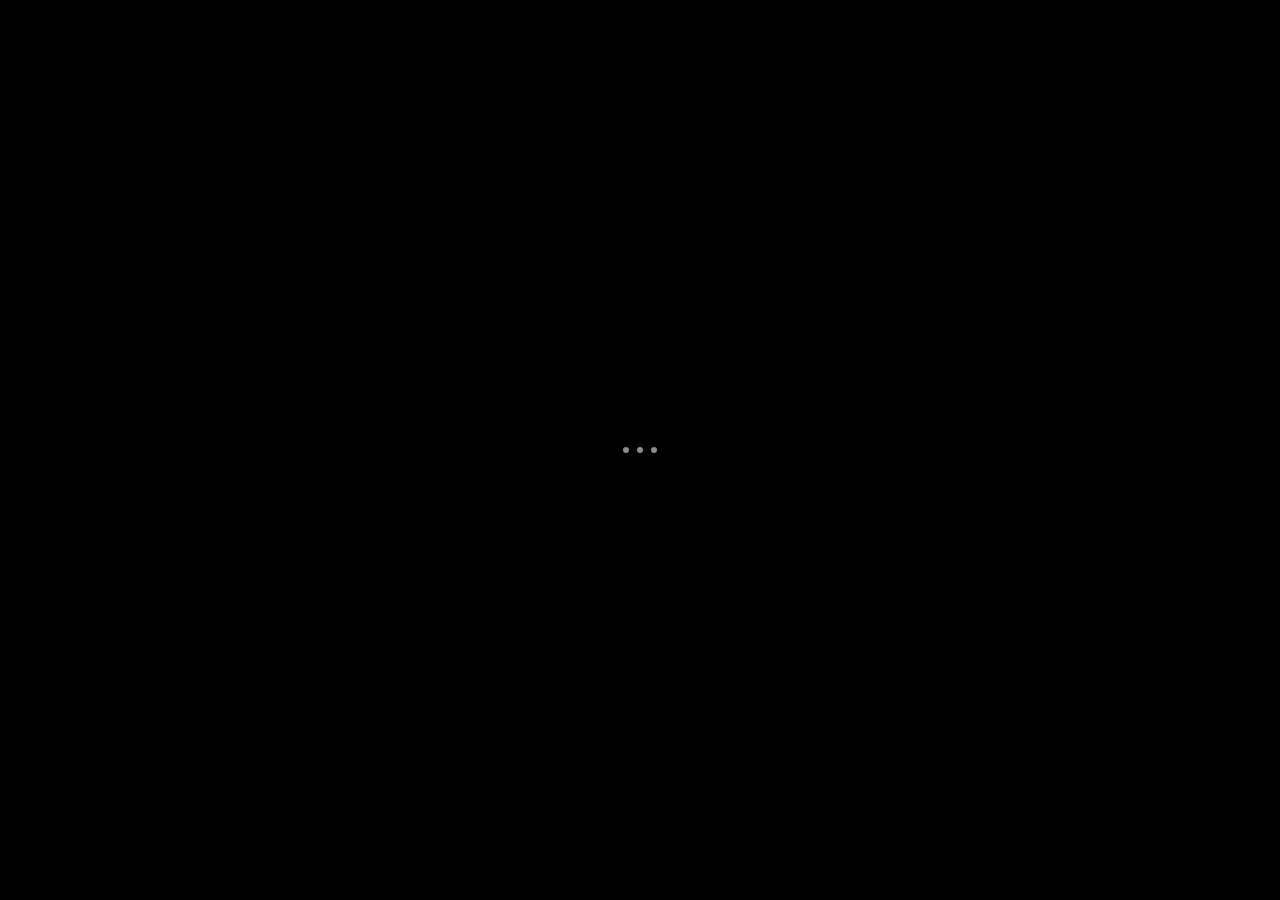
==== commit 083929eb: "feat: Anpu's Digital Archive Static Website Co-authored-by: traeagent <traeagent@users.noreply.githu" ====
--- a/index.html
+++ b/index.html
@@ -10,116 +10,78 @@
 </head>
 <body>
 
-  <!-- ============ 全站統一：流動點狀波紋背景層 ============ -->
-  <div class="ripple-bg" aria-hidden="true"></div>
+  <!-- 統一流動點狀波紋背景 -->
+  <div class="wave-bg" aria-hidden="true"></div>
 
-  <!-- Loading -->
+  <!-- 頁面加載指示器 -->
   <div id="loading-indicator">
-    <span class="loading-dot"></span><span class="loading-dot"></span><span class="loading-dot"></span>
+    <span class="loading-dot"></span>
+    <span class="loading-dot"></span>
+    <span class="loading-dot"></span>
   </div>
 
-  <!-- Transition wipe (頁面切換黑幕) -->
+  <!-- 頁面切換遮罩 -->
   <div id="trans-wipe" class="trans-wipe"></div>
 
-  <!-- ==================== Stage 1: 首頁啟動頁 ==================== -->
-  <div id="home-stage" class="stage stage-active">
-    <div class="page-bg" id="home-bg" style="background-image: url('assets/pages/home-bg-user.jpg');"></div>
-    <!-- 進館按鈕：底部中央 -->
-    <button type="button" class="enter-btn" id="home-enter-btn">進館</button>
-    <a href="javascript:void(0)" id="home-hotzone" class="fullscreen-hotzone" title="進入"></a>
-  </div>
+  <!-- ==================== Stage 1: 首頁 ==================== -->
+  <section id="home-stage" class="stage stage-active">
+    <!-- 全屏背景圖佔位：上傳 images/home-bg.jpg 替換 -->
+    <div class="page-bg" id="home-bg" style="background-image: url('images/home-bg.jpg');"></div>
 
-  <!-- ==================== Stage 2: 過渡引導頁 ==================== -->
-  <div id="welcome-stage" class="stage">
-    <div class="page-bg" id="welcome-bg" style="background-image: url('assets/pages/welcome-bg-user.jpg');"></div>
-    <!-- 進館按鈕：右下角（對應圖 2 位置） -->
-    <button type="button" class="enter-btn" id="welcome-enter-btn">進館</button>
-    <a href="javascript:void(0)" id="enter-hotzone" class="fullscreen-hotzone" title="進入藏館"></a>
-  </div>
+    <div class="home-content">
+      <h1 class="home-welcome">WELCOME TO</h1>
+      <p class="home-archive">Anpu's Digital Archive</p>
+      <h2 class="home-title">歡迎來到安溥的數字藏館</h2>
+    </div>
 
-  <!-- ==================== Stage 3: 核心展廳 3D 球體 ==================== -->
-  <div id="globe-stage" class="stage">
-    <!-- 3D 球體容器 -->
+    <button class="enter-btn" id="home-enter" aria-label="進館">
+      <span class="enter-text">進館</span>
+    </button>
+  </section>
+
+  <!-- ==================== Stage 2: 過渡頁 ==================== -->
+  <section id="welcome-stage" class="stage">
+    <!-- 全屏背景圖佔位：上傳 images/welcome-bg.jpg 替換 -->
+    <div class="page-bg" id="welcome-bg" style="background-image: url('images/welcome-bg.jpg');"></div>
+
+    <div class="welcome-content">
+      <div class="welcome-text">
+        <p class="handwriting">愛我。一次兩遍。</p>
+        <p class="handwriting signature">安溥。</p>
+      </div>
+      <!-- 人像圖佔位：上傳 images/welcome-portrait.png 替換 -->
+      <div class="portrait-wrap">
+        <img id="welcome-portrait" src="images/welcome-portrait.png" alt="">
+      </div>
+    </div>
+
+    <button class="enter-btn" id="welcome-enter" aria-label="進館">
+      <span class="enter-text">進館</span>
+    </button>
+  </section>
+
+  <!-- ==================== Stage 3: 3D 球體展廳 ==================== -->
+  <section id="globe-stage" class="stage">
     <div id="globe-container"></div>
-
-    <!-- 平鋪視圖容器 -->
-    <div id="flat-container" class="flat-container hidden">
-      <div id="flat-track" class="flat-track"></div>
-    </div>
 
     <div id="globe-hint">
       <span>拖曳旋轉</span>
       <span class="dot">·</span>
-      <span>滾輪轉動</span>
-      <span class="dot">·</span>
       <span>點擊查看</span>
     </div>
 
-    <div id="globe-tabs">
-      <button class="globe-tab active" data-mode="sphere">球覽</button>
-      <button class="globe-tab" data-mode="flat">平鋪</button>
+    <button class="back-btn" id="globe-back" aria-label="返回">←</button>
+  </section>
+
+  <!-- ==================== 圖片預覽彈窗 ==================== -->
+  <div id="photo-lightbox" class="photo-lightbox">
+    <button class="lightbox-close" id="lightbox-close" aria-label="關閉">×</button>
+    <div class="lightbox-img-wrap">
+      <img id="lightbox-img-el" src="" alt="" draggable="false">
     </div>
   </div>
 
-  <!-- ==================== Detail Panel (彈窗) ==================== -->
-  <!-- 照片彈窗 / 語錄彈窗通用 -->
-  <div id="detail-panel" class="detail-panel">
-    <div id="detail-backdrop" class="detail-backdrop"></div>
-    <div class="detail-content">
-
-      <button id="detail-close" class="detail-close" aria-label="關閉">
-        <svg viewBox="0 0 24 24" width="18" height="18">
-          <line x1="6" y1="6" x2="18" y2="18" stroke="currentColor" stroke-width="1.8" stroke-linecap="round"/>
-          <line x1="18" y1="6" x2="6" y2="18" stroke="currentColor" stroke-width="1.8" stroke-linecap="round"/>
-        </svg>
-      </button>
-
-      <!-- 照片區（語錄卡片時此區隱藏） -->
-      <div id="detail-img" class="detail-img-wrap">
-        <img id="detail-img-el" src="" alt="" draggable="false">
-      </div>
-
-      <!-- 文字區 -->
-      <div id="detail-content" class="detail-text">
-        <div class="dp-cat">球覽</div>
-        <h2 class="dp-title">標題</h2>
-        <p class="dp-body"></p>
-      </div>
-
-      <!-- 音頻播放器（僅有音檔的語錄卡片顯示） -->
-      <div id="detail-audio" class="detail-audio" style="display:none;">
-        <button id="audio-play-btn" class="audio-play-btn" aria-label="播放錄音">
-          <!-- 播放 icon -->
-          <svg id="icon-play" viewBox="0 0 24 24" width="20" height="20" fill="currentColor">
-            <path d="M8 5v14l11-7z"/>
-          </svg>
-          <!-- 暫停 icon（預設隱藏） -->
-          <svg id="icon-pause" viewBox="0 0 24 24" width="20" height="20" fill="currentColor" style="display:none;">
-            <path d="M6 4h4v16H6zM14 4h4v16h-4z"/>
-          </svg>
-        </button>
-        <div class="audio-progress">
-          <span id="audio-cur">0:00</span>
-          <input type="range" id="audio-seek" min="0" max="100" value="0" step="0.1">
-          <span id="audio-total">0:00</span>
-        </div>
-      </div>
-
-    </div>
-  </div>
-
-  <!-- 隱藏的音頻元素（動態設定 src） -->
-  <audio id="archive-audio" preload="none"></audio>
-
-  <footer id="site-footer">
-    <p>ANPU'S DIGITAL ARCHIVE</p>
-  </footer>
-
-  <!-- ============== Scripts ============== -->
-  <!-- 素材配置入口（在此檔新增照片 / 語錄 / 音檔） -->
-  <script src="js/config.js"></script>
-
-  <!-- Three.js（框架 CDN，非「爬蟲/外部資源拉取」用途） -->
+  <!-- Three.js -->
   <script type="importmap">
   {
     "imports": {
@@ -128,21 +90,6 @@
   }
   </script>
 
-  <!-- 主程式 -->
-  <script type="module" src="js/main.js?v=20260808b"></script>
-
-  <!-- 兜底：DOM 就緒後若主模組尚未隱藏載入指示器，主動隱藏 -->
-  <script>
-    (function(){
-      function hide(){
-        var el = document.getElementById('loading-indicator');
-        if(el) el.classList.add('hidden');
-      }
-      document.addEventListener('DOMContentLoaded', hide);
-      window.addEventListener('load', hide);
-      setTimeout(hide, 2500);
-    })();
-  </script>
-
+  <script type="module" src="js/main.js"></script>
 </body>
 </html>
--- a/css/style.css
+++ b/css/style.css
@@ -1,93 +1,95 @@
-/* ==========================================
-   Anpu's Digital Archive · 安溥的數字藏館
-   Stylesheet — 黑白漸變 · 流動點狀波紋
-   ========================================== */
-
-:root {
-  --bg: #000;
-  --fg: #fff;
-  --fg-dim: rgba(255, 255, 255, 0.6);
-  --fg-muted: rgba(255, 255, 255, 0.4);
-  --accent: #fff;
-  --serif: 'Noto Serif TC', 'Songti TC', 'SimSun', serif;
-  --sans: 'Inter', 'Helvetica Neue', 'Noto Serif TC', sans-serif;
-  --ease: cubic-bezier(0.16, 1, 0.3, 1);
-}
-
-* {
+/* ============================================================
+ * Anpu's Digital Archive · 安溥的數字藏館
+ * 純代碼框架：無 AI 生成圖片，所有圖片均為 images/ 路徑佔位
+ * 統一背景：黑白漸變 + 流動點狀波紋
+ * ============================================================ */
+
+*, *::before, *::after {
+  box-sizing: border-box;
   margin: 0;
   padding: 0;
-  box-sizing: border-box;
 }
 
 html, body {
   width: 100%;
   height: 100%;
   overflow: hidden;
-  background: var(--bg);
-  color: var(--fg);
-  font-family: var(--sans);
+  background: #000;
+  color: #fff;
+  font-family: -apple-system, BlinkMacSystemFont, "Segoe UI", "PingFang TC", "Microsoft JhengHei", "Noto Sans TC", sans-serif;
   -webkit-font-smoothing: antialiased;
-  -webkit-user-select: none;
+  -webkit-tap-highlight-color: transparent;
   user-select: none;
 }
 
-body {
-  position: relative;
-}
-
-/* ============ 全站統一：流動點狀波紋背景層 ============ */
-/* 疊加在所有頁面之上（pointer-events:none），
-   利用 SVG radial-gradient + CSS animation 實現流動點陣 */
-.ripple-bg {
+/* ============ 統一流動點狀波紋背景 ============ */
+.wave-bg {
   position: fixed;
   inset: 0;
+  z-index: 0;
   pointer-events: none;
-  z-index: 1;
   background:
-    /* 黑到灰的漸層，對應參考圖的明暗過渡 */
-    radial-gradient(ellipse at 30% 80%, rgba(255,255,255,0.18) 0%, rgba(255,255,255,0) 55%),
-    radial-gradient(ellipse at 70% 20%, rgba(255,255,255,0.05) 0%, rgba(0,0,0,0) 60%),
-    /* 流動的點狀波紋：兩層 dot 圖案,彼此反向移動 */
-    radial-gradient(circle, rgba(255,255,255,0.32) 1px, transparent 1.3px) 0 0 / 22px 22px,
-    radial-gradient(circle, rgba(255,255,255,0.18) 1px, transparent 1.3px) 11px 11px / 22px 22px;
-  background-blend-mode: normal, normal, screen, screen;
-  opacity: 0.9;
-  animation: rippleDrift 24s linear infinite;
-  mix-blend-mode: normal;
-}
-.ripple-bg::after {
-  /* 額外疊加一層波浪狀的流動遮罩，做出"漣漪"效果 */
+    /* 中心向外黑白漸變 */
+    radial-gradient(ellipse at 50% 45%, rgba(60,60,60,1) 0%, rgba(18,18,18,1) 38%, rgba(0,0,0,1) 100%),
+    /* 密集點陣層 1 */
+    radial-gradient(circle, rgba(255,255,255,0.55) 1.4px, transparent 2px),
+    /* 點陣層 2（錯開，製造層次） */
+    radial-gradient(circle, rgba(255,255,255,0.28) 1px, transparent 1.6px);
+  background-size:
+    100% 100%,
+    22px 22px,
+    22px 22px;
+  background-position:
+    0 0,
+    0 0,
+    11px 11px;
+  animation: waveFlow 14s linear infinite;
+}
+
+/* 加一層垂直流動的波浪線紋理 */
+.wave-bg::before {
   content: '';
   position: absolute;
-  inset: 0;
+  inset: -50%;
   background:
-    radial-gradient(ellipse 60% 40% at 20% 30%, rgba(255,255,255,0.12), transparent 70%),
-    radial-gradient(ellipse 50% 35% at 80% 70%, rgba(255,255,255,0.08), transparent 70%);
-  animation: rippleWave 16s ease-in-out infinite alternate;
-  opacity: 0.7;
-}
-@keyframes rippleDrift {
-  0%   { background-position: 0 0, 0 0, 0 0, 11px 11px; }
-  100% { background-position: 0 0, 0 0, 220px 176px, 231px 187px; }
-}
-@keyframes rippleWave {
-  0%   { transform: translate3d(-2%, -1%, 0) scale(1); opacity: 0.5; }
-  50%  { transform: translate3d(2%,  1%, 0) scale(1.08); opacity: 0.9; }
-  100% { transform: translate3d(-1%, 2%, 0) scale(1.02); opacity: 0.6; }
-}
-
-/* ==================== Loading ==================== */
+    repeating-linear-gradient(
+      90deg,
+      transparent 0,
+      transparent 14px,
+      rgba(255,255,255,0.06) 14px,
+      rgba(255,255,255,0.06) 15px
+    );
+  mask-image: radial-gradient(ellipse at 50% 50%, rgba(0,0,0,1) 0%, rgba(0,0,0,0) 75%);
+  -webkit-mask-image: radial-gradient(ellipse at 50% 50%, rgba(0,0,0,1) 0%, rgba(0,0,0,0) 75%);
+  animation: waveSway 10s ease-in-out infinite alternate;
+  transform-origin: center;
+}
+
+@keyframes waveFlow {
+  0% {
+    background-position: 0 0, 0 0, 11px 11px;
+  }
+  100% {
+    background-position: 0 0, 22px 44px, 33px 55px;
+  }
+}
+
+@keyframes waveSway {
+  0% { transform: rotate(-2deg) translateX(-2%); }
+  100% { transform: rotate(2deg) translateX(2%); }
+}
+
+/* ============ 加載動畫 ============ */
 #loading-indicator {
   position: fixed;
   inset: 0;
   z-index: 9999;
+  display: flex;
+  align-items: center;
+  justify-content: center;
+  gap: 8px;
   background: #000;
-  display: flex;
-  align-items: center;
-  justify-content: center;
-  gap: 10px;
-  transition: opacity 0.8s ease, visibility 0.8s ease;
+  transition: opacity 0.6s ease, visibility 0.6s ease;
 }
 #loading-indicator.hidden {
   opacity: 0;
@@ -97,610 +99,357 @@
   width: 6px;
   height: 6px;
   border-radius: 50%;
-  background: rgba(255,255,255,0.8);
-  animation: loadPulse 1.6s ease-in-out infinite;
-}
-.loading-dot:nth-child(2) { animation-delay: 0.25s; }
-.loading-dot:nth-child(3) { animation-delay: 0.5s; }
-@keyframes loadPulse {
-  0%, 100% { opacity: 0.2; transform: scale(0.7); }
-  50% { opacity: 1; transform: scale(1.3); }
-}
-
-/* ==================== Transition Wipe ==================== */
-#trans-wipe {
+  background: rgba(255,255,255,0.55);
+  animation: loadDot 1.4s ease-in-out infinite;
+}
+.loading-dot:nth-child(2) { animation-delay: 0.16s; }
+.loading-dot:nth-child(3) { animation-delay: 0.32s; }
+@keyframes loadDot {
+  0%, 80%, 100% { transform: scale(0.6); opacity: 0.3; }
+  40% { transform: scale(1); opacity: 1; }
+}
+
+/* ============ 頁面切換遮罩 ============ */
+.trans-wipe {
   position: fixed;
-  top: 0; left: -100%;
-  width: 100%; height: 100%;
-  background:
-    linear-gradient(90deg, #000 0%, #0a0a0a 50%, #000 100%);
-  z-index: 9998;
+  inset: 0;
+  z-index: 8500;
+  background: #000;
+  clip-path: inset(0 0 100% 0);
+  transition: clip-path 0.85s cubic-bezier(0.77, 0, 0.18, 1);
   pointer-events: none;
 }
-#trans-wipe.play {
-  animation: wipeAcross 1s var(--ease) forwards;
-}
-@keyframes wipeAcross {
-  0%   { left: -100%; }
-  50%  { left: 0%; }
-  100% { left: 100%; }
-}
-
-/* ==================== Stage System ==================== */
+.trans-wipe.active-down { clip-path: inset(0 0 0 0); }
+.trans-wipe.active-up   { clip-path: inset(100% 0 0 0); }
+
+/* ============ Stage 共用 ============ */
 .stage {
   position: fixed;
   inset: 0;
-  width: 100%;
-  height: 100%;
+  z-index: 1;
   opacity: 0;
   visibility: hidden;
-  pointer-events: none;
-  transition: opacity 0.9s var(--ease), visibility 0s 0.9s;
-}
-.stage.stage-active {
+  transition: opacity 0.7s ease, visibility 0.7s ease;
+  overflow: hidden;
+}
+.stage-active {
   opacity: 1;
   visibility: visible;
+  z-index: 5;
+}
+
+.page-bg {
+  position: absolute;
+  inset: 0;
+  z-index: 1;
+  background-size: cover;
+  background-position: center;
+  background-repeat: no-repeat;
+  opacity: 0.85;
+}
+
+/* ============ 進館按鈕（藝術字風格） ============ */
+.enter-btn {
+  position: absolute;
+  right: 6vw;
+  bottom: 7vh;
+  z-index: 10;
+  background: transparent;
+  border: none;
+  color: #fff;
+  cursor: pointer;
+  padding: 8px 4px;
+}
+.enter-text {
+  display: block;
+  font-family: "Kaiti TC", "STKaiti", "BiauKai", "PingFang TC", serif;
+  font-size: clamp(2rem, 8vw, 4rem);
+  font-weight: 700;
+  letter-spacing: 0.1em;
+  text-shadow:
+    0 0 8px rgba(0,0,0,0.9),
+    0 2px 4px rgba(0,0,0,0.6),
+    -1px -1px 0 rgba(0,0,0,0.4),
+    1px -1px 0 rgba(0,0,0,0.4),
+    -1px 1px 0 rgba(0,0,0,0.4),
+    1px 1px 0 rgba(0,0,0,0.4);
+  transform: skewX(-8deg);
+  transition: transform 0.25s ease, opacity 0.25s ease;
+}
+.enter-btn:active .enter-text {
+  transform: skewX(-8deg) scale(0.95);
+  opacity: 0.8;
+}
+
+/* ============ Stage 1: 首頁 ============ */
+#home-stage .page-bg {
+  opacity: 0.72;
+}
+
+.home-content {
+  position: absolute;
+  inset: 0;
+  z-index: 5;
+  display: flex;
+  flex-direction: column;
+  align-items: center;
+  justify-content: center;
+  padding: 8vh 6vw;
+  text-align: center;
+}
+
+.home-welcome {
+  font-size: clamp(0.9rem, 3vw, 1.4rem);
+  font-weight: 400;
+  letter-spacing: 0.35em;
+  color: rgba(255,255,255,0.92);
+  text-transform: uppercase;
+  margin-bottom: 2.5vh;
+  text-shadow: 0 2px 10px rgba(0,0,0,0.6);
+}
+
+.home-archive {
+  font-family: "Snell Roundhand", "Zapfino", "Brush Script MT", "Kaiti TC", cursive;
+  font-size: clamp(1.8rem, 7vw, 4rem);
+  font-style: italic;
+  font-weight: 400;
+  letter-spacing: 0.02em;
+  color: #fff;
+  padding-bottom: 0.3em;
+  margin-bottom: 5vh;
+  margin-left: 18vw;
+  border-bottom: 1.5px solid rgba(255,255,255,0.8);
+  text-shadow: 0 2px 14px rgba(0,0,0,0.7);
+}
+
+.home-title {
+  font-family: "Kaiti TC", "STKaiti", "BiauKai", "PingFang TC", serif;
+  font-size: clamp(2rem, 9vw, 5rem);
+  font-weight: 700;
+  letter-spacing: 0.08em;
+  color: #fff;
+  line-height: 1.3;
+  text-shadow:
+    0 0 12px rgba(0,0,0,0.8),
+    0 3px 8px rgba(0,0,0,0.6);
+}
+
+/* ============ Stage 2: 過渡頁 ============ */
+#welcome-stage .page-bg {
+  opacity: 0.55;
+}
+
+.welcome-content {
+  position: absolute;
+  inset: 0;
+  z-index: 5;
+  display: flex;
+  align-items: center;
+  justify-content: space-between;
+  padding: 10vh 8vw 16vh;
+  pointer-events: none;
+}
+
+.welcome-text {
+  flex: 0 0 auto;
+  max-width: 55vw;
   pointer-events: auto;
-  transition: opacity 0.9s var(--ease), visibility 0s 0s;
-}
-
-/* ==================== Page Backgrounds ==================== */
-.page-bg {
-  position: absolute;
-  inset: 0;
-  width: 100%;
-  height: 100%;
-  background-size: cover;
-  background-position: center center;
-  background-repeat: no-repeat;
-  z-index: 0;
-}
-.page-bg::before {
-  /* 在背景圖上再疊一層黑白漸層 + 暗角，讓視覺更柔和 */
-  content: '';
-  position: absolute;
-  inset: 0;
-  background:
-    radial-gradient(ellipse at 50% 100%, rgba(0,0,0,0) 30%, rgba(0,0,0,0.55) 100%),
-    radial-gradient(ellipse at 50% 0%, rgba(0,0,0,0.25) 0%, rgba(0,0,0,0) 60%);
-  pointer-events: none;
-}
-
-/* 全頁可點擊熱區 — 點擊任意位置進入下一頁 */
-.fullscreen-hotzone {
-  position: absolute;
-  inset: 0;
-  width: 100%;
-  height: 100%;
-  z-index: 3;
-  cursor: pointer;
-  text-decoration: none;
-  display: block;
-}
-
-/* ==================== Stage 1 / 2 上的「進館」按鈕提示 ==================== */
-.enter-btn {
-  position: absolute;
-  z-index: 4;
-  display: inline-flex;
-  align-items: center;
-  justify-content: center;
-  padding: 14px 40px;
-  border: 1px solid rgba(255,255,255,0.5);
-  color: #fff;
-  font-family: var(--serif);
-  font-size: clamp(14px, 1.8vw, 20px);
-  font-weight: 500;
-  letter-spacing: 0.35em;
-  text-indent: 0.35em;
-  text-decoration: none;
-  cursor: pointer;
-  background: rgba(0,0,0,0.25);
-  backdrop-filter: blur(8px);
-  -webkit-backdrop-filter: blur(8px);
-  transition: all 0.5s var(--ease);
-  opacity: 0;
-  animation: fadeInBtn 1.4s var(--ease) 0.6s forwards;
-  border-radius: 2px;
-  text-shadow: 0 2px 20px rgba(0,0,0,0.6);
-}
-.enter-btn::after {
-  content: '→';
-  margin-left: 12px;
-  letter-spacing: 0;
-  opacity: 0.8;
-  transition: transform 0.4s var(--ease);
-}
-.enter-btn:hover {
-  background: rgba(255,255,255,0.95);
-  color: #000;
-  border-color: #fff;
-  text-shadow: none;
-}
-.enter-btn:hover::after {
-  transform: translateX(6px);
-}
-@keyframes fadeInBtn {
-  to { opacity: 1; }
-}
-
-/* 頁面 1: 進館按鈕在底部中央 */
-#home-stage .enter-btn {
-  bottom: 12%;
-  left: 50%;
-  transform: translateX(-50%);
-}
-/* 頁面 2: 進館按鈕在右下角 */
-#welcome-stage .enter-btn {
-  right: 8%;
-  bottom: 10%;
-}
-
-/* ==================== Stage 3: Globe ==================== */
+}
+
+.handwriting {
+  font-family: "Kaiti TC", "STKaiti", "BiauKai", "PingFang TC", cursive;
+  font-size: clamp(1.6rem, 6vw, 3.2rem);
+  color: #fff;
+  line-height: 1.6;
+  letter-spacing: 0.12em;
+  text-shadow:
+    0 0 10px rgba(0,0,0,0.8),
+    0 2px 6px rgba(0,0,0,0.5);
+  transform: rotate(-3deg);
+  margin-bottom: 1.5vh;
+}
+
+.handwriting.signature {
+  margin-top: 4vh;
+  margin-left: 6vw;
+  font-size: clamp(1.4rem, 5vw, 2.6rem);
+  transform: rotate(-5deg);
+}
+
+.portrait-wrap {
+  flex: 0 0 40vw;
+  max-width: 420px;
+  height: 70vh;
+  display: flex;
+  align-items: flex-end;
+  justify-content: center;
+  pointer-events: auto;
+}
+
+#welcome-portrait {
+  max-width: 100%;
+  max-height: 100%;
+  object-fit: contain;
+  object-position: bottom center;
+  filter: drop-shadow(0 10px 30px rgba(0,0,0,0.6));
+}
+
+/* ============ Stage 3: 3D 球體展廳 ============ */
 #globe-stage {
-  background:
-    radial-gradient(ellipse at 50% 60%, #101010 0%, #050505 55%, #000 100%);
+  background: #000;
+}
+
+.globe-fallback {
+  position: absolute;
+  inset: 0;
+  z-index: 6;
+  display: flex;
+  flex-direction: column;
+  align-items: center;
+  justify-content: center;
+  color: rgba(255,255,255,0.7);
+  font-size: 0.95rem;
+  text-align: center;
+  padding: 20px;
 }
 
 #globe-container {
   position: absolute;
   inset: 0;
-  width: 100%;
-  height: 100%;
-  z-index: 1;
-}
-#globe-container canvas {
-  display: block;
-  width: 100% !important;
-  height: 100% !important;
-  cursor: grab;
-  touch-action: none;
-}
-#globe-container canvas:active { cursor: grabbing; }
+  z-index: 5;
+}
 
 #globe-hint {
-  position: fixed;
-  bottom: 36px;
+  position: absolute;
+  bottom: 4vh;
   left: 50%;
   transform: translateX(-50%);
   z-index: 10;
   display: flex;
   align-items: center;
-  gap: 12px;
-  font-family: var(--sans);
-  font-size: 11px;
-  letter-spacing: 0.24em;
-  color: var(--fg-muted);
+  gap: 10px;
+  font-size: 0.8rem;
+  color: rgba(255,255,255,0.55);
+  letter-spacing: 0.1em;
   pointer-events: none;
-  opacity: 0;
-  animation: fadeIn 1.4s ease 1.5s forwards;
-}
-#globe-hint .dot { color: var(--fg-muted); font-size: 8px; }
-
-@keyframes fadeIn { to { opacity: 1; } }
-
-/* Tabs 球覽 / 平鋪 */
-#globe-tabs {
+}
+#globe-hint .dot {
+  opacity: 0.5;
+}
+
+.back-btn {
+  position: absolute;
+  top: 4vh;
+  left: 5vw;
+  z-index: 10;
+  width: 42px;
+  height: 42px;
+  border-radius: 50%;
+  border: 1px solid rgba(255,255,255,0.25);
+  background: rgba(0,0,0,0.35);
+  color: #fff;
+  font-size: 1.2rem;
+  display: flex;
+  align-items: center;
+  justify-content: center;
+  cursor: pointer;
+  backdrop-filter: blur(4px);
+  transition: background 0.25s ease, border-color 0.25s ease;
+}
+.back-btn:active {
+  background: rgba(255,255,255,0.12);
+  border-color: rgba(255,255,255,0.45);
+}
+
+/* ============ 圖片預覽彈窗 ============ */
+.photo-lightbox {
   position: fixed;
-  top: 30px;
-  left: 50%;
-  transform: translateX(-50%);
-  z-index: 10;
-  display: flex;
-  gap: 0;
-  border-bottom: 1px solid rgba(255,255,255,0.12);
-}
-.globe-tab {
-  background: none;
-  border: none;
-  padding: 12px 30px;
-  font-family: var(--sans);
-  font-size: 11px;
-  font-weight: 500;
-  letter-spacing: 0.32em;
-  color: var(--fg-muted);
-  cursor: pointer;
-  position: relative;
-  transition: color 0.35s ease;
-}
-.globe-tab::after {
-  content: '';
-  position: absolute;
-  bottom: -1px;
-  left: 50%;
-  transform: translateX(-50%) scaleX(0);
-  width: 55%;
-  height: 1px;
-  background: #fff;
-  transition: transform 0.4s var(--ease);
-}
-.globe-tab:hover    { color: var(--fg-dim); }
-.globe-tab.active   { color: #fff; }
-.globe-tab.active::after { transform: translateX(-50%) scaleX(1); }
-
-/* ==================== Detail Panel (彈窗) — 拍立得風 ==================== */
-.detail-panel {
-  position: fixed;
-  inset: 0;
-  z-index: 100;
-  display: flex;
-  align-items: center;
-  justify-content: center;
-  padding: 24px;
+  inset: 0;
+  z-index: 10000;
+  display: flex;
+  align-items: center;
+  justify-content: center;
+  background: rgba(0,0,0,0.92);
   opacity: 0;
   visibility: hidden;
-  transition: opacity 0.6s var(--ease), visibility 0s 0.6s;
-}
-.detail-panel.active {
+  transition: opacity 0.35s ease, visibility 0.35s ease;
+}
+.photo-lightbox.open {
   opacity: 1;
   visibility: visible;
-  transition: opacity 0.6s var(--ease), visibility 0s 0s;
-}
-
-.detail-backdrop {
-  position: absolute;
-  inset: 0;
-  background: rgba(0,0,0,0.82);
-  backdrop-filter: blur(18px);
-  -webkit-backdrop-filter: blur(18px);
-}
-
-.detail-content {
-  position: relative;
-  z-index: 2;
-  width: min(92vw, 440px);
-  max-height: 90vh;
-  overflow-y: auto;
-  background: #f6f2ec;
-  border-radius: 2px;
-  padding: 24px 22px 36px;
-  box-shadow:
-    0 10px 40px rgba(0,0,0,0.5),
-    0 0 0 1px rgba(0,0,0,0.05);
-  transform: scale(0.94);
-  opacity: 0;
-  transition: transform 0.7s var(--ease), opacity 0.7s var(--ease);
-  /* 拍立得微微傾斜 */
-  rotate: -0.6deg;
-}
-.detail-panel.active .detail-content {
-  transform: scale(1);
-  opacity: 1;
-}
-
-/* 關閉按鈕：右上角圓形（參考第四張圖） */
-.detail-close {
-  position: absolute;
-  top: -16px;
-  right: -16px;
-  z-index: 10;
+}
+
+.lightbox-close {
+  position: absolute;
+  top: 3vh;
+  right: 4vw;
+  z-index: 10001;
   width: 44px;
   height: 44px;
   border-radius: 50%;
-  background: rgba(255,255,255,0.95);
-  border: 1px solid rgba(0,0,0,0.12);
-  box-shadow: 0 6px 18px rgba(0,0,0,0.25);
-  color: #000;
+  border: 1px solid rgba(255,255,255,0.25);
+  background: rgba(0,0,0,0.4);
+  color: #fff;
+  font-size: 1.6rem;
+  line-height: 1;
   cursor: pointer;
   display: flex;
   align-items: center;
   justify-content: center;
-  transition: all 0.3s ease;
-}
-.detail-close:hover {
-  background: #000;
-  color: #fff;
-  transform: rotate(90deg);
-}
-.detail-close svg { display: block; }
-
-/* 相片：參考圖 4 拍立得風 — 照片上方留更多白邊 */
-.detail-img-wrap {
-  width: 100%;
-  aspect-ratio: 1 / 1;
-  background: #fff;
-  border-radius: 2px;
-  overflow: hidden;
-  padding: 18px 18px 0;
-  margin-bottom: 18px;
-}
-.detail-img-wrap img {
-  width: 100%;
-  height: 100%;
-  object-fit: cover;
-  display: block;
-  border-radius: 2px;
-}
-.detail-img-wrap:empty,
-.detail-img-wrap:not(:has(img[src])) { display: none; }
-
-/* 語錄彈窗：沒有照片時，加大文字顯示區 */
-.detail-panel.quote-only .detail-content {
-  padding-top: 48px;
-  padding-bottom: 48px;
-}
-
-.detail-text {
-  text-align: center;
-  padding: 0 6px;
-}
-
-.dp-cat {
-  font-family: var(--sans);
-  font-size: 10px;
-  font-weight: 500;
-  letter-spacing: 0.4em;
-  text-transform: uppercase;
-  color: rgba(0,0,0,0.4);
-  margin-bottom: 18px;
-}
-
-.dp-title {
-  font-family: var(--serif);
-  font-size: clamp(18px, 2.4vw, 24px);
-  font-weight: 600;
-  letter-spacing: 0.06em;
-  line-height: 1.4;
-  color: #111;
-  margin-bottom: 14px;
-}
-
-.dp-body {
-  font-family: var(--serif);
-  font-size: clamp(15px, 2vw, 18px);
-  font-weight: 400;
-  line-height: 1.9;
-  color: rgba(0,0,0,0.78);
-  letter-spacing: 0.04em;
-  white-space: pre-wrap;
-}
-
-/* ========== 音頻播放按鈕（靜謐風） ========== */
-.detail-audio {
-  margin-top: 28px;
-  display: flex;
-  align-items: center;
-  justify-content: center;
-  flex-direction: column;
-  gap: 14px;
-  padding-top: 22px;
-  border-top: 1px solid rgba(0,0,0,0.1);
-}
-
-.audio-play-btn {
-  width: 60px;
-  height: 60px;
-  border-radius: 50%;
-  border: 1px solid rgba(0,0,0,0.18);
-  background: #fff;
-  color: #000;
-  cursor: pointer;
-  display: flex;
-  align-items: center;
-  justify-content: center;
-  transition: all 0.4s var(--ease);
-  box-shadow: 0 4px 14px rgba(0,0,0,0.08);
-}
-.audio-play-btn:hover {
-  background: #000;
-  color: #fff;
-  border-color: #000;
-  transform: scale(1.06);
-}
-.audio-play-btn.playing {
-  background: #000;
-  color: #fff;
-  border-color: #000;
-  animation: pulseSoft 2.2s ease-in-out infinite;
-}
-@keyframes pulseSoft {
-  0%,100% { box-shadow: 0 0 0 0 rgba(0,0,0,0.18); }
-  50%     { box-shadow: 0 0 0 10px rgba(0,0,0,0); }
-}
-
-.audio-progress {
-  width: 100%;
-  max-width: 260px;
-  display: flex;
-  align-items: center;
-  gap: 10px;
-  font-family: var(--sans);
-  font-size: 10px;
-  letter-spacing: 0.12em;
-  color: rgba(0,0,0,0.5);
-}
-.audio-progress input[type="range"] {
-  flex: 1;
-  -webkit-appearance: none;
-  appearance: none;
-  height: 2px;
-  background: rgba(0,0,0,0.15);
-  border-radius: 2px;
-  outline: none;
-  cursor: pointer;
-}
-.audio-progress input[type="range"]::-webkit-slider-thumb {
-  -webkit-appearance: none;
-  width: 10px; height: 10px;
-  border-radius: 50%;
-  background: #000;
-  cursor: pointer;
-  border: none;
-  transition: transform 0.2s ease;
-}
-.audio-progress input[type="range"]::-webkit-slider-thumb:hover { transform: scale(1.3); }
-.audio-progress input[type="range"]::-moz-range-thumb {
-  width: 10px; height: 10px;
-  border-radius: 50%;
-  background: #000;
-  cursor: pointer;
-  border: none;
-}
-
-/* ==================== Flat Grid View (平鋪) ==================== */
-.flat-container {
-  position: absolute;
-  inset: 0;
-  overflow: hidden;
-  z-index: 2;
-  background: transparent;
-}
-.flat-track {
-  display: flex;
-  height: 100%;
-  padding: 90px 40px;
-  gap: 40px;
-  cursor: grab;
-  user-select: none;
-  overflow-x: auto;
-  overflow-y: hidden;
-  scroll-behavior: auto;
-  -webkit-overflow-scrolling: touch;
-  touch-action: pan-y;
-}
-.flat-track::-webkit-scrollbar        { height: 3px; }
-.flat-track::-webkit-scrollbar-thumb  { background: rgba(255,255,255,0.18); border-radius: 2px; }
-.flat-track.grabbing { cursor: grabbing; }
-
-.flat-row {
-  display: flex;
-  flex-direction: column;
-  gap: 22px;
-  padding-top: var(--row-offset, 0px);
-  flex-shrink: 0;
-}
-
-.flat-card {
-  width: 280px;
-  flex-shrink: 0;
-  cursor: pointer;
-  transition: transform 0.45s var(--ease), box-shadow 0.45s var(--ease);
-  filter: drop-shadow(0 10px 20px rgba(0,0,0,0.35));
-}
-.flat-card:hover {
-  transform: translateY(-6px) scale(1.02);
-}
-
-.flat-card.photo .fc-img-wrap {
-  background: #fff;
-  padding: 14px 14px 0;
-  border-radius: 2px;
-}
-.flat-card.photo img {
-  width: 100%;
-  aspect-ratio: 1 / 1;
-  object-fit: cover;
-  display: block;
-  border-radius: 2px;
-}
-.fc-info {
-  background: #fff;
-  padding: 12px 14px 20px;
-  text-align: center;
-}
-.fc-title {
-  font-family: var(--serif);
-  font-size: 13px;
-  font-weight: 500;
-  letter-spacing: 0.1em;
-  color: rgba(0,0,0,0.8);
-}
-
-.flat-card.quote {
-  background: #f6f2ec;
-  border-radius: 2px;
-  min-height: 220px;
-  padding: 32px 24px;
-  display: flex;
-  align-items: center;
-  justify-content: center;
-  rotate: -0.8deg;
-}
-.fc-quote p {
-  font-family: var(--serif);
-  font-size: 17px;
-  font-weight: 500;
-  line-height: 1.9;
-  color: #111;
-  letter-spacing: 0.05em;
-  text-align: center;
-}
-
-.flat-empty {
-  display: flex;
-  align-items: center;
-  justify-content: center;
-  width: 100%;
-  height: 100%;
-  color: rgba(255,255,255,0.4);
-  font-family: var(--serif);
-  font-size: 16px;
-  letter-spacing: 0.1em;
-}
-
-/* ==================== Footer ==================== */
-#site-footer {
-  position: fixed;
-  bottom: 18px;
-  left: 20px;
-  z-index: 5;
-  font-family: var(--sans);
-  font-size: 9px;
-  letter-spacing: 0.3em;
-  color: rgba(255,255,255,0.22);
-  pointer-events: none;
-}
-
-/* ==================== Hidden ==================== */
-.hidden { display: none !important; }
-
-/* ==================== Responsive (手機優先) ==================== */
-@media (max-width: 768px) {
-  #globe-hint {
-    bottom: 22px;
-    font-size: 9px;
-    gap: 8px;
-    letter-spacing: 0.18em;
-  }
-  #globe-tabs { top: 18px; }
-  .globe-tab {
-    padding: 10px 20px;
-    font-size: 10px;
-    letter-spacing: 0.25em;
-  }
-  #site-footer {
-    bottom: 10px;
-    left: 14px;
-    font-size: 8px;
-  }
+}
+
+.lightbox-img-wrap {
+  width: 90vw;
+  height: 80vh;
+  display: flex;
+  align-items: center;
+  justify-content: center;
+}
+.lightbox-img-wrap img {
+  max-width: 100%;
+  max-height: 100%;
+  object-fit: contain;
+}
+
+/* ============ 響應式調整 ============ */
+@media (max-width: 640px) {
+  .home-archive {
+    margin-left: 0;
+    align-self: flex-end;
+    margin-right: 8vw;
+  }
+
+  .welcome-content {
+    flex-direction: column;
+    justify-content: flex-end;
+    align-items: flex-start;
+    padding-bottom: 18vh;
+  }
+
+  .welcome-text {
+    max-width: 80vw;
+    margin-bottom: 2vh;
+  }
+
+  .portrait-wrap {
+    position: absolute;
+    right: -6vw;
+    bottom: 10vh;
+    width: 55vw;
+    height: 55vh;
+    opacity: 0.85;
+    z-index: 4;
+  }
+
+  .handwriting {
+    transform: rotate(-2deg);
+  }
+  .handwriting.signature {
+    margin-left: 12vw;
+  }
+
   .enter-btn {
-    padding: 12px 30px;
-    font-size: 14px;
-    letter-spacing: 0.28em;
-  }
-  #home-stage .enter-btn { bottom: 14%; }
-  #welcome-stage .enter-btn { right: 6%; bottom: 8%; }
-
-  .flat-track {
-    padding: 80px 20px;
-    gap: 24px;
-  }
-  .flat-card { width: 220px; }
-  .flat-card.quote { min-height: 180px; padding: 24px 18px; }
-  .fc-quote p { font-size: 15px; }
-
-  .detail-content {
-    padding: 18px 16px 28px;
-    rotate: 0deg;
-  }
-  .detail-img-wrap { padding: 14px 14px 0; margin-bottom: 14px; }
-  .detail-close { top: -14px; right: -14px; width: 40px; height: 40px; }
-  .audio-play-btn { width: 54px; height: 54px; }
-}
-
-@media (max-width: 420px) {
-  .enter-btn {
-    padding: 11px 26px;
-    font-size: 13px;
-  }
-}
+    right: 5vw;
+    bottom: 5vh;
+  }
+}
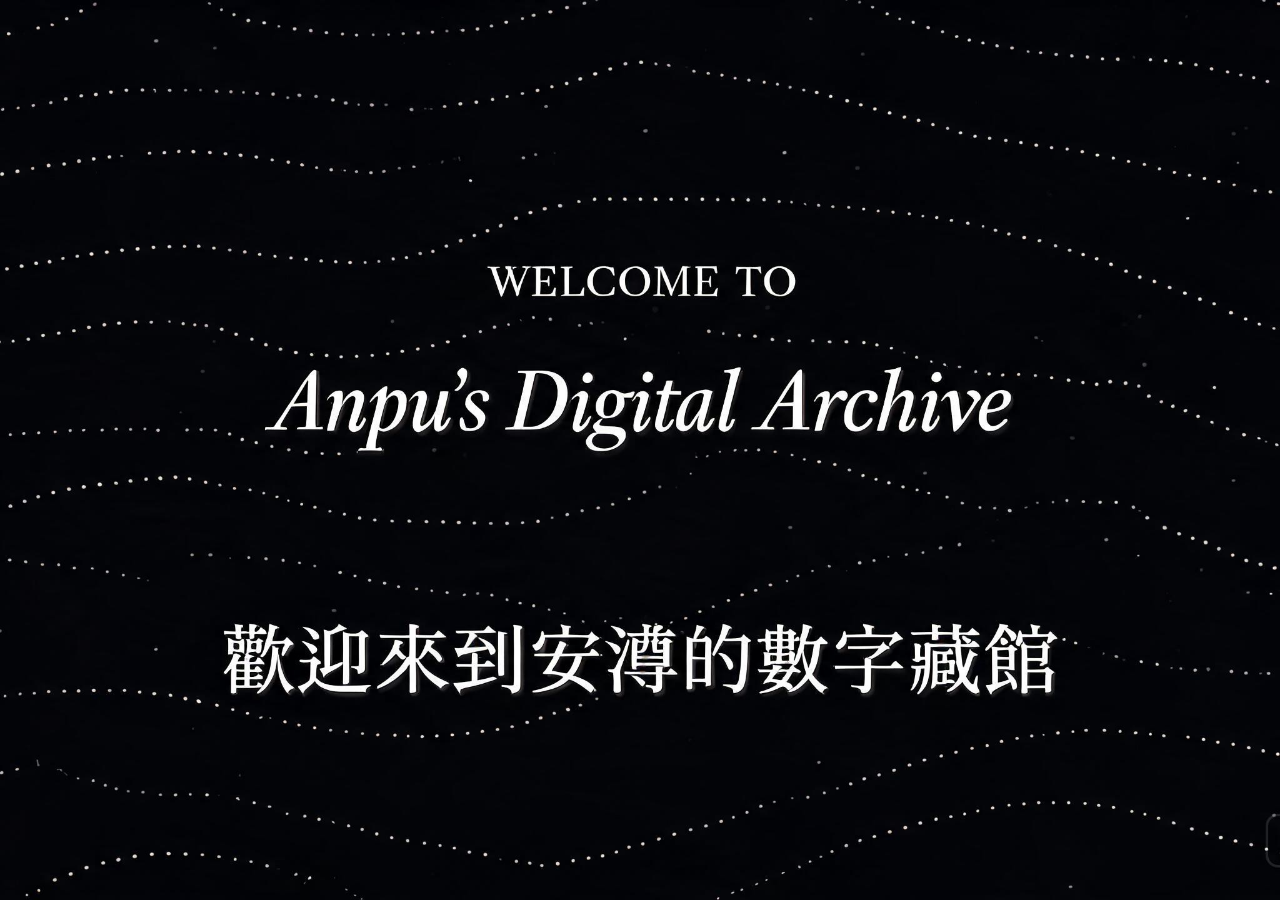
==== commit 181a9e74: "feat: Anpu's Digital Archive Static Website Co-authored-by: traeagent <traeagent@users.noreply.githu" ====
--- a/index.html
+++ b/index.html
@@ -10,66 +10,33 @@
 </head>
 <body>
 
-  <!-- 統一流動點狀波紋背景 -->
-  <div class="wave-bg" aria-hidden="true"></div>
-
-  <!-- 頁面加載指示器 -->
-  <div id="loading-indicator">
-    <span class="loading-dot"></span>
-    <span class="loading-dot"></span>
-    <span class="loading-dot"></span>
-  </div>
-
   <!-- 頁面切換遮罩 -->
   <div id="trans-wipe" class="trans-wipe"></div>
 
   <!-- ==================== Stage 1: 首頁 ==================== -->
   <section id="home-stage" class="stage stage-active">
-    <!-- 全屏背景圖佔位：上傳 images/home-bg.jpg 替換 -->
+    <!-- 最終成品頁面背景：直接鋪滿，請勿重構 -->
     <div class="page-bg" id="home-bg" style="background-image: url('images/home-bg.jpg');"></div>
-
-    <div class="home-content">
-      <h1 class="home-welcome">WELCOME TO</h1>
-      <p class="home-archive">Anpu's Digital Archive</p>
-      <h2 class="home-title">歡迎來到安溥的數字藏館</h2>
-    </div>
-
-    <button class="enter-btn" id="home-enter" aria-label="進館">
-      <span class="enter-text">進館</span>
-    </button>
+    <!-- 熱區：Anpu's Digital Archive 花體英文區域 -->
+    <a href="javascript:void(0)" id="home-hotzone" class="hotzone home-hotzone" title="進入"></a>
   </section>
 
   <!-- ==================== Stage 2: 過渡頁 ==================== -->
   <section id="welcome-stage" class="stage">
-    <!-- 全屏背景圖佔位：上傳 images/welcome-bg.jpg 替換 -->
+    <!-- 最終成品頁面背景：直接鋪滿，請勿重構 -->
     <div class="page-bg" id="welcome-bg" style="background-image: url('images/welcome-bg.jpg');"></div>
-
-    <div class="welcome-content">
-      <div class="welcome-text">
-        <p class="handwriting">愛我。一次兩遍。</p>
-        <p class="handwriting signature">安溥。</p>
-      </div>
-      <!-- 人像圖佔位：上傳 images/welcome-portrait.png 替換 -->
-      <div class="portrait-wrap">
-        <img id="welcome-portrait" src="images/welcome-portrait.png" alt="">
-      </div>
-    </div>
-
-    <button class="enter-btn" id="welcome-enter" aria-label="進館">
-      <span class="enter-text">進館</span>
-    </button>
+    <!-- 熱區：右下角「進館」文字位置 -->
+    <a href="javascript:void(0)" id="enter-hotzone" class="hotzone welcome-hotzone" title="進入藏館"></a>
   </section>
 
   <!-- ==================== Stage 3: 3D 球體展廳 ==================== -->
   <section id="globe-stage" class="stage">
     <div id="globe-container"></div>
-
     <div id="globe-hint">
       <span>拖曳旋轉</span>
       <span class="dot">·</span>
       <span>點擊查看</span>
     </div>
-
     <button class="back-btn" id="globe-back" aria-label="返回">←</button>
   </section>
 
--- a/css/style.css
+++ b/css/style.css
@@ -1,7 +1,7 @@
 /* ============================================================
  * Anpu's Digital Archive · 安溥的數字藏館
- * 純代碼框架：無 AI 生成圖片，所有圖片均為 images/ 路徑佔位
- * 統一背景：黑白漸變 + 流動點狀波紋
+ * 首頁、第二頁直接使用用戶交付的成品圖作為完整背景
+ * 禁止重新繪製、重新排版文字或重做視覺設計
  * ============================================================ */
 
 *, *::before, *::after {
@@ -22,93 +22,6 @@
   user-select: none;
 }
 
-/* ============ 統一流動點狀波紋背景 ============ */
-.wave-bg {
-  position: fixed;
-  inset: 0;
-  z-index: 0;
-  pointer-events: none;
-  background:
-    /* 中心向外黑白漸變 */
-    radial-gradient(ellipse at 50% 45%, rgba(60,60,60,1) 0%, rgba(18,18,18,1) 38%, rgba(0,0,0,1) 100%),
-    /* 密集點陣層 1 */
-    radial-gradient(circle, rgba(255,255,255,0.55) 1.4px, transparent 2px),
-    /* 點陣層 2（錯開，製造層次） */
-    radial-gradient(circle, rgba(255,255,255,0.28) 1px, transparent 1.6px);
-  background-size:
-    100% 100%,
-    22px 22px,
-    22px 22px;
-  background-position:
-    0 0,
-    0 0,
-    11px 11px;
-  animation: waveFlow 14s linear infinite;
-}
-
-/* 加一層垂直流動的波浪線紋理 */
-.wave-bg::before {
-  content: '';
-  position: absolute;
-  inset: -50%;
-  background:
-    repeating-linear-gradient(
-      90deg,
-      transparent 0,
-      transparent 14px,
-      rgba(255,255,255,0.06) 14px,
-      rgba(255,255,255,0.06) 15px
-    );
-  mask-image: radial-gradient(ellipse at 50% 50%, rgba(0,0,0,1) 0%, rgba(0,0,0,0) 75%);
-  -webkit-mask-image: radial-gradient(ellipse at 50% 50%, rgba(0,0,0,1) 0%, rgba(0,0,0,0) 75%);
-  animation: waveSway 10s ease-in-out infinite alternate;
-  transform-origin: center;
-}
-
-@keyframes waveFlow {
-  0% {
-    background-position: 0 0, 0 0, 11px 11px;
-  }
-  100% {
-    background-position: 0 0, 22px 44px, 33px 55px;
-  }
-}
-
-@keyframes waveSway {
-  0% { transform: rotate(-2deg) translateX(-2%); }
-  100% { transform: rotate(2deg) translateX(2%); }
-}
-
-/* ============ 加載動畫 ============ */
-#loading-indicator {
-  position: fixed;
-  inset: 0;
-  z-index: 9999;
-  display: flex;
-  align-items: center;
-  justify-content: center;
-  gap: 8px;
-  background: #000;
-  transition: opacity 0.6s ease, visibility 0.6s ease;
-}
-#loading-indicator.hidden {
-  opacity: 0;
-  visibility: hidden;
-}
-.loading-dot {
-  width: 6px;
-  height: 6px;
-  border-radius: 50%;
-  background: rgba(255,255,255,0.55);
-  animation: loadDot 1.4s ease-in-out infinite;
-}
-.loading-dot:nth-child(2) { animation-delay: 0.16s; }
-.loading-dot:nth-child(3) { animation-delay: 0.32s; }
-@keyframes loadDot {
-  0%, 80%, 100% { transform: scale(0.6); opacity: 0.3; }
-  40% { transform: scale(1); opacity: 1; }
-}
-
 /* ============ 頁面切換遮罩 ============ */
 .trans-wipe {
   position: fixed;
@@ -145,153 +58,32 @@
   background-size: cover;
   background-position: center;
   background-repeat: no-repeat;
-  opacity: 0.85;
-}
-
-/* ============ 進館按鈕（藝術字風格） ============ */
-.enter-btn {
-  position: absolute;
-  right: 6vw;
-  bottom: 7vh;
+  opacity: 1; /* 完全顯示原圖 */
+}
+
+/* ============ 透明熱區 ============ */
+.hotzone {
+  position: absolute;
+  display: block;
   z-index: 10;
   background: transparent;
-  border: none;
-  color: #fff;
   cursor: pointer;
-  padding: 8px 4px;
-}
-.enter-text {
-  display: block;
-  font-family: "Kaiti TC", "STKaiti", "BiauKai", "PingFang TC", serif;
-  font-size: clamp(2rem, 8vw, 4rem);
-  font-weight: 700;
-  letter-spacing: 0.1em;
-  text-shadow:
-    0 0 8px rgba(0,0,0,0.9),
-    0 2px 4px rgba(0,0,0,0.6),
-    -1px -1px 0 rgba(0,0,0,0.4),
-    1px -1px 0 rgba(0,0,0,0.4),
-    -1px 1px 0 rgba(0,0,0,0.4),
-    1px 1px 0 rgba(0,0,0,0.4);
-  transform: skewX(-8deg);
-  transition: transform 0.25s ease, opacity 0.25s ease;
-}
-.enter-btn:active .enter-text {
-  transform: skewX(-8deg) scale(0.95);
-  opacity: 0.8;
-}
-
-/* ============ Stage 1: 首頁 ============ */
-#home-stage .page-bg {
-  opacity: 0.72;
-}
-
-.home-content {
-  position: absolute;
-  inset: 0;
-  z-index: 5;
-  display: flex;
-  flex-direction: column;
-  align-items: center;
-  justify-content: center;
-  padding: 8vh 6vw;
-  text-align: center;
-}
-
-.home-welcome {
-  font-size: clamp(0.9rem, 3vw, 1.4rem);
-  font-weight: 400;
-  letter-spacing: 0.35em;
-  color: rgba(255,255,255,0.92);
-  text-transform: uppercase;
-  margin-bottom: 2.5vh;
-  text-shadow: 0 2px 10px rgba(0,0,0,0.6);
-}
-
-.home-archive {
-  font-family: "Snell Roundhand", "Zapfino", "Brush Script MT", "Kaiti TC", cursive;
-  font-size: clamp(1.8rem, 7vw, 4rem);
-  font-style: italic;
-  font-weight: 400;
-  letter-spacing: 0.02em;
-  color: #fff;
-  padding-bottom: 0.3em;
-  margin-bottom: 5vh;
-  margin-left: 18vw;
-  border-bottom: 1.5px solid rgba(255,255,255,0.8);
-  text-shadow: 0 2px 14px rgba(0,0,0,0.7);
-}
-
-.home-title {
-  font-family: "Kaiti TC", "STKaiti", "BiauKai", "PingFang TC", serif;
-  font-size: clamp(2rem, 9vw, 5rem);
-  font-weight: 700;
-  letter-spacing: 0.08em;
-  color: #fff;
-  line-height: 1.3;
-  text-shadow:
-    0 0 12px rgba(0,0,0,0.8),
-    0 3px 8px rgba(0,0,0,0.6);
-}
-
-/* ============ Stage 2: 過渡頁 ============ */
-#welcome-stage .page-bg {
-  opacity: 0.55;
-}
-
-.welcome-content {
-  position: absolute;
-  inset: 0;
-  z-index: 5;
-  display: flex;
-  align-items: center;
-  justify-content: space-between;
-  padding: 10vh 8vw 16vh;
-  pointer-events: none;
-}
-
-.welcome-text {
-  flex: 0 0 auto;
-  max-width: 55vw;
-  pointer-events: auto;
-}
-
-.handwriting {
-  font-family: "Kaiti TC", "STKaiti", "BiauKai", "PingFang TC", cursive;
-  font-size: clamp(1.6rem, 6vw, 3.2rem);
-  color: #fff;
-  line-height: 1.6;
-  letter-spacing: 0.12em;
-  text-shadow:
-    0 0 10px rgba(0,0,0,0.8),
-    0 2px 6px rgba(0,0,0,0.5);
-  transform: rotate(-3deg);
-  margin-bottom: 1.5vh;
-}
-
-.handwriting.signature {
-  margin-top: 4vh;
-  margin-left: 6vw;
-  font-size: clamp(1.4rem, 5vw, 2.6rem);
-  transform: rotate(-5deg);
-}
-
-.portrait-wrap {
-  flex: 0 0 40vw;
-  max-width: 420px;
-  height: 70vh;
-  display: flex;
-  align-items: flex-end;
-  justify-content: center;
-  pointer-events: auto;
-}
-
-#welcome-portrait {
-  max-width: 100%;
-  max-height: 100%;
-  object-fit: contain;
-  object-position: bottom center;
-  filter: drop-shadow(0 10px 30px rgba(0,0,0,0.6));
+}
+
+/* 首頁熱區：Anpu's Digital Archive 花體英文區域 */
+.home-hotzone {
+  left: 28%;
+  top: 38%;
+  width: 44%;
+  height: 18%;
+}
+
+/* 過渡頁熱區：右下角「進館」文字位置 */
+.welcome-hotzone {
+  right: 6vw;
+  bottom: 5vh;
+  width: 160px;
+  height: 70px;
 }
 
 /* ============ Stage 3: 3D 球體展廳 ============ */
@@ -413,43 +205,17 @@
 
 /* ============ 響應式調整 ============ */
 @media (max-width: 640px) {
-  .home-archive {
-    margin-left: 0;
-    align-self: flex-end;
-    margin-right: 8vw;
+  .home-hotzone {
+    left: 22%;
+    top: 36%;
+    width: 56%;
+    height: 20%;
   }
 
-  .welcome-content {
-    flex-direction: column;
-    justify-content: flex-end;
-    align-items: flex-start;
-    padding-bottom: 18vh;
+  .welcome-hotzone {
+    right: 5vw;
+    bottom: 4vh;
+    width: 120px;
+    height: 56px;
   }
-
-  .welcome-text {
-    max-width: 80vw;
-    margin-bottom: 2vh;
-  }
-
-  .portrait-wrap {
-    position: absolute;
-    right: -6vw;
-    bottom: 10vh;
-    width: 55vw;
-    height: 55vh;
-    opacity: 0.85;
-    z-index: 4;
-  }
-
-  .handwriting {
-    transform: rotate(-2deg);
-  }
-  .handwriting.signature {
-    margin-left: 12vw;
-  }
-
-  .enter-btn {
-    right: 5vw;
-    bottom: 5vh;
-  }
-}
+}
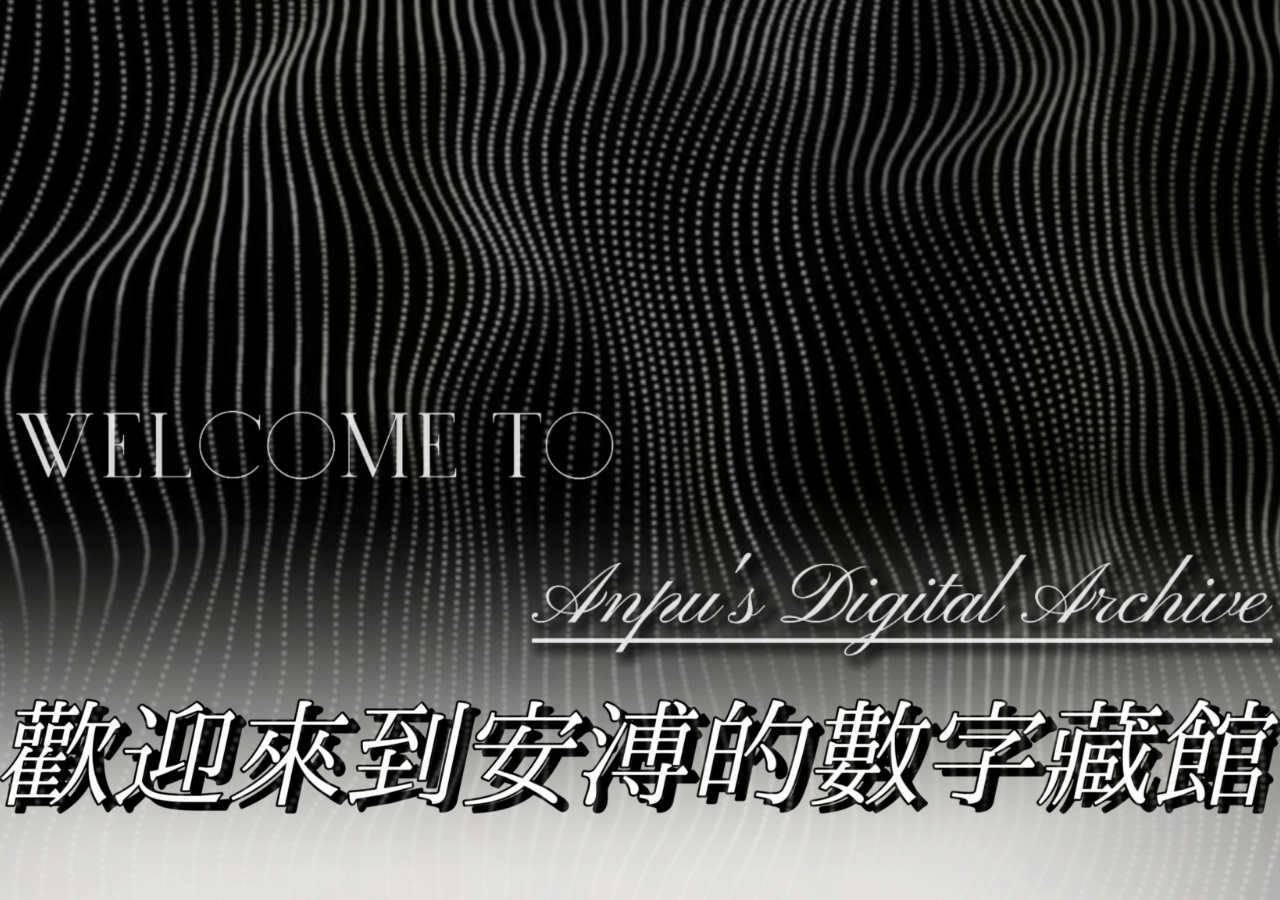
==== commit 39e9576b: "feat: 制作网站页面交互与管理界面 Co-authored-by: traeagent <traeagent@users.noreply.github.com>" ====
--- a/index.html
+++ b/index.html
@@ -38,7 +38,63 @@
       <span>點擊查看</span>
     </div>
     <button class="back-btn" id="globe-back" aria-label="返回">←</button>
+    <button class="next-btn" id="globe-next" aria-label="進入媒體區">媒體區 →</button>
   </section>
+
+  <!-- ==================== Stage 4: 媒體滑動區（仿 beckyentertainment.co/media） ==================== -->
+  <section id="media-stage" class="stage">
+    <header class="media-header">
+      <div class="media-title-wrap">
+        <h1 class="media-title">PRESS / MEDIA</h1>
+        <p class="media-subtitle">媒體報導與品牌合作</p>
+      </div>
+      <div class="media-toggle">
+        <button class="media-toggle-btn is-active" data-mode="view" type="button">瀏覽</button>
+        <button class="media-toggle-btn" data-mode="manage" type="button">管理</button>
+      </div>
+    </header>
+
+    <div class="media-slider-container">
+      <div class="media-slider" id="media-slider">
+        <!-- 卡片由 JS 動態生成 -->
+      </div>
+    </div>
+
+    <!-- 管理工具列：上傳 / 新增 -->
+    <div class="media-toolbar" id="media-toolbar" hidden>
+      <label class="media-upload-btn" for="media-file-input">
+        <span>＋ 上傳媒體</span>
+        <input id="media-file-input" type="file" accept="image/*" multiple hidden>
+      </label>
+      <button class="media-add-text-btn" id="media-add-text-btn" type="button">＋ 新增純文字條目</button>
+    </div>
+
+    <button class="back-btn" id="media-back" aria-label="返回">←</button>
+  </section>
+
+  <!-- ==================== 媒體：編輯標題/內容對話框 ==================== -->
+  <div class="media-edit-modal" id="media-edit-modal" aria-hidden="true">
+    <div class="media-edit-card">
+      <h3 id="media-edit-title">編輯條目</h3>
+      <input class="media-edit-input" id="media-edit-title-input" type="text" placeholder="標題" maxlength="60">
+      <textarea class="media-edit-textarea" id="media-edit-text-input" placeholder="純文字內容（純文字條目用，圖片條目可留空）" maxlength="200"></textarea>
+      <div class="media-edit-actions">
+        <button class="media-edit-cancel" id="media-edit-cancel" type="button">取消</button>
+        <button class="media-edit-confirm" id="media-edit-confirm" type="button">儲存</button>
+      </div>
+    </div>
+  </div>
+
+  <!-- ==================== 媒體：刪除確認對話框 ==================== -->
+  <div class="media-confirm-modal" id="media-confirm-modal" aria-hidden="true">
+    <div class="media-confirm-card">
+      <p id="media-confirm-text">確定要刪除這個媒體條目嗎？</p>
+      <div class="media-confirm-actions">
+        <button class="media-confirm-cancel" id="media-confirm-cancel" type="button">取消</button>
+        <button class="media-confirm-delete" id="media-confirm-delete" type="button">刪除</button>
+      </div>
+    </div>
+  </div>
 
   <!-- ==================== 圖片預覽彈窗 ==================== -->
   <div id="photo-lightbox" class="photo-lightbox">
@@ -57,6 +113,8 @@
   }
   </script>
 
+  <!-- 設定 + 主程式 -->
+  <script src="js/config.js"></script>
   <script type="module" src="js/main.js"></script>
 </body>
 </html>
--- a/css/style.css
+++ b/css/style.css
@@ -153,6 +153,29 @@
   border-color: rgba(255,255,255,0.45);
 }
 
+/* ============ Stage 3 「下一步」按鈕（進入媒體區） ============ */
+.next-btn {
+  position: absolute;
+  bottom: 4vh;
+  right: 5vw;
+  z-index: 10;
+  padding: 10px 22px;
+  border-radius: 999px;
+  border: 1px solid rgba(255,255,255,0.35);
+  background: rgba(0,0,0,0.4);
+  color: #fff;
+  font-size: 0.9rem;
+  letter-spacing: 0.1em;
+  cursor: pointer;
+  backdrop-filter: blur(6px);
+  transition: background 0.25s ease, border-color 0.25s ease, transform 0.2s ease;
+}
+.next-btn:active {
+  background: rgba(255,255,255,0.12);
+  border-color: rgba(255,255,255,0.55);
+  transform: scale(0.97);
+}
+
 /* ============ 圖片預覽彈窗 ============ */
 .photo-lightbox {
   position: fixed;
@@ -219,3 +242,412 @@
     height: 56px;
   }
 }
+
+/* ============================================================
+ * Stage 4: 媒體滑動區（深色 Anpu 美學）
+ * 結構參考 beckyentertainment.co/media：水平滑動卡片
+ * ============================================================ */
+#media-stage {
+  background: #0a0a0c;
+  padding: 0;
+}
+
+/* 頂部頁頭 */
+.media-header {
+  position: absolute;
+  top: 0;
+  left: 0;
+  right: 0;
+  z-index: 10;
+  padding: 5vh 5vw 0 70px;  /* 預留左上返回按鈕空間 */
+  display: flex;
+  align-items: flex-end;
+  justify-content: space-between;
+  gap: 16px;
+  pointer-events: none;
+}
+.media-header > * { pointer-events: auto; }
+
+.media-title {
+  font-size: clamp(1.8rem, 4.5vw, 3.4rem);
+  font-weight: 200;
+  letter-spacing: 0.3em;
+  color: #fff;
+  line-height: 1;
+}
+.media-subtitle {
+  margin-top: 8px;
+  font-size: 0.78rem;
+  letter-spacing: 0.25em;
+  color: rgba(255,255,255,0.4);
+  text-transform: uppercase;
+}
+
+/* 瀏覽 / 管理 切換 */
+.media-toggle {
+  display: inline-flex;
+  border: 1px solid rgba(255,255,255,0.2);
+  border-radius: 999px;
+  overflow: hidden;
+  background: rgba(0,0,0,0.4);
+  backdrop-filter: blur(6px);
+}
+.media-toggle-btn {
+  padding: 8px 18px;
+  background: transparent;
+  color: rgba(255,255,255,0.55);
+  font-size: 0.78rem;
+  letter-spacing: 0.15em;
+  border: none;
+  cursor: pointer;
+  transition: background 0.25s ease, color 0.25s ease;
+}
+.media-toggle-btn.is-active {
+  background: #fff;
+  color: #0a0a0c;
+}
+
+/* 滑動容器：置中、垂直置中、橫向滾動 */
+.media-slider-container {
+  position: absolute;
+  top: 0;
+  left: 0;
+  right: 0;
+  bottom: 0;
+  display: flex;
+  align-items: center;
+  padding: 0 5vw;
+  overflow: hidden;
+}
+.media-slider {
+  display: flex;
+  flex-direction: row;
+  align-items: center;
+  gap: 20px;
+  overflow-x: auto;
+  overflow-y: hidden;
+  height: 100%;
+  width: 100%;
+  padding: 6vh 0;
+  scroll-snap-type: x mandatory;
+  scrollbar-width: none;
+}
+.media-slider::-webkit-scrollbar { display: none; }
+
+/* 媒體卡片：320×400 圖 + 標題 */
+.media-slide {
+  flex: 0 0 auto;
+  display: flex;
+  flex-direction: column;
+  gap: 14px;
+  width: clamp(220px, 28vw, 320px);
+  scroll-snap-align: start;
+  animation: media-fade-in 0.5s ease both;
+  position: relative;
+}
+@keyframes media-fade-in {
+  from { opacity: 0; transform: translateY(10px); }
+  to   { opacity: 1; transform: translateY(0); }
+}
+
+.media-slide-image-wrap {
+  position: relative;
+  width: 100%;
+  aspect-ratio: 4 / 5;
+  background: #16161a;
+  border: 1px solid rgba(255,255,255,0.08);
+  overflow: hidden;
+  cursor: pointer;
+  transition: transform 0.35s ease, border-color 0.25s ease;
+}
+.media-slide-image-wrap:hover {
+  transform: translateY(-4px);
+  border-color: rgba(255,255,255,0.2);
+}
+.media-slide-image-wrap img {
+  width: 100%;
+  height: 100%;
+  object-fit: cover;
+  display: block;
+  -webkit-user-drag: none;
+  user-select: none;
+}
+.media-slide-image-wrap.is-text {
+  display: flex;
+  align-items: center;
+  justify-content: center;
+  padding: 30px 24px;
+  background: linear-gradient(135deg, #1a1a1f 0%, #0d0d10 100%);
+}
+.media-slide-image-wrap.is-text .media-slide-quote {
+  font-size: 0.95rem;
+  line-height: 1.7;
+  color: rgba(255,255,255,0.85);
+  text-align: center;
+  font-weight: 300;
+  letter-spacing: 0.05em;
+}
+
+.media-slide-title {
+  font-size: 0.78rem;
+  font-weight: 600;
+  letter-spacing: 0.25em;
+  color: rgba(255,255,255,0.85);
+  text-transform: uppercase;
+  word-break: break-word;
+  line-height: 1.5;
+}
+.media-slide-title.is-muted { color: rgba(255,255,255,0.3); }
+
+/* 管理模式：卡片右上角顯示刪除按鈕 */
+.media-delete-btn {
+  position: absolute;
+  top: 8px;
+  right: 8px;
+  width: 30px;
+  height: 30px;
+  border-radius: 50%;
+  border: none;
+  background: rgba(0,0,0,0.75);
+  color: #fff;
+  font-size: 1rem;
+  line-height: 1;
+  cursor: pointer;
+  opacity: 0;
+  transition: opacity 0.2s ease, background 0.2s ease, transform 0.15s ease;
+  display: flex;
+  align-items: center;
+  justify-content: center;
+  z-index: 5;
+  border: 1px solid rgba(255,255,255,0.2);
+}
+.media-slide.is-manage .media-delete-btn { opacity: 1; }
+.media-delete-btn:active {
+  background: #c0392b;
+  transform: scale(0.9);
+}
+
+.media-slide.is-manage {
+  outline: 1px dashed rgba(255,255,255,0.18);
+  outline-offset: 4px;
+}
+
+/* 管理工具列（底部） */
+.media-toolbar {
+  position: absolute;
+  bottom: 4vh;
+  left: 50%;
+  transform: translateX(-50%);
+  z-index: 10;
+  display: flex;
+  align-items: center;
+  gap: 12px;
+  padding: 10px 16px;
+  background: rgba(0,0,0,0.55);
+  border: 1px solid rgba(255,255,255,0.15);
+  border-radius: 999px;
+  backdrop-filter: blur(8px);
+}
+.media-toolbar[hidden] { display: none !important; }
+
+.media-upload-btn,
+.media-add-text-btn {
+  display: inline-flex;
+  align-items: center;
+  gap: 6px;
+  padding: 8px 18px;
+  border-radius: 999px;
+  background: #fff;
+  color: #0a0a0c;
+  font-size: 0.78rem;
+  font-weight: 600;
+  letter-spacing: 0.1em;
+  cursor: pointer;
+  border: none;
+  transition: background 0.2s ease, color 0.2s ease, transform 0.15s ease;
+}
+.media-upload-btn:hover,
+.media-add-text-btn:hover {
+  background: rgba(255,255,255,0.85);
+}
+.media-upload-btn:active,
+.media-add-text-btn:active { transform: scale(0.97); }
+.media-add-text-btn {
+  background: transparent;
+  color: #fff;
+  border: 1px solid rgba(255,255,255,0.4);
+}
+.media-add-text-btn:hover {
+  background: rgba(255,255,255,0.1);
+  color: #fff;
+}
+
+/* 提示列（在管理模式下顯示） */
+.media-manage-hint {
+  position: absolute;
+  top: calc(5vh + 80px);
+  left: 50%;
+  transform: translateX(-50%);
+  z-index: 10;
+  font-size: 0.75rem;
+  letter-spacing: 0.15em;
+  color: rgba(255,255,255,0.45);
+  pointer-events: none;
+  text-align: center;
+}
+
+/* 編輯標題對話框 */
+.media-edit-modal {
+  position: fixed;
+  inset: 0;
+  z-index: 11000;
+  display: flex;
+  align-items: center;
+  justify-content: center;
+  background: rgba(0,0,0,0.75);
+  opacity: 0;
+  visibility: hidden;
+  transition: opacity 0.25s ease, visibility 0.25s ease;
+  padding: 20px;
+}
+.media-edit-modal.open {
+  opacity: 1;
+  visibility: visible;
+}
+.media-edit-card {
+  width: 100%;
+  max-width: 420px;
+  background: #16161a;
+  border: 1px solid rgba(255,255,255,0.12);
+  border-radius: 16px;
+  padding: 28px 24px;
+  display: flex;
+  flex-direction: column;
+  gap: 16px;
+}
+.media-edit-card h3 {
+  font-size: 1rem;
+  font-weight: 500;
+  letter-spacing: 0.15em;
+  color: #fff;
+  text-transform: uppercase;
+}
+.media-edit-input,
+.media-edit-textarea {
+  width: 100%;
+  padding: 12px 14px;
+  background: #0a0a0c;
+  border: 1px solid rgba(255,255,255,0.15);
+  border-radius: 8px;
+  color: #fff;
+  font-size: 0.9rem;
+  font-family: inherit;
+  outline: none;
+  transition: border-color 0.2s ease;
+}
+.media-edit-input:focus,
+.media-edit-textarea:focus {
+  border-color: rgba(255,255,255,0.4);
+}
+.media-edit-textarea {
+  resize: vertical;
+  min-height: 80px;
+  line-height: 1.6;
+}
+.media-edit-actions {
+  display: flex;
+  gap: 10px;
+  justify-content: flex-end;
+}
+.media-edit-actions button {
+  padding: 9px 20px;
+  border-radius: 999px;
+  font-size: 0.78rem;
+  letter-spacing: 0.1em;
+  cursor: pointer;
+  border: none;
+  transition: background 0.2s ease, transform 0.15s ease;
+}
+.media-edit-cancel {
+  background: transparent;
+  color: rgba(255,255,255,0.7);
+  border: 1px solid rgba(255,255,255,0.2) !important;
+}
+.media-edit-cancel:hover { background: rgba(255,255,255,0.06); }
+.media-edit-confirm {
+  background: #fff;
+  color: #0a0a0c;
+  font-weight: 600;
+}
+.media-edit-confirm:hover { background: rgba(255,255,255,0.85); }
+.media-edit-confirm:active { transform: scale(0.97); }
+
+/* 確認對話框（刪除用） */
+.media-confirm-modal {
+  position: fixed;
+  inset: 0;
+  z-index: 11000;
+  display: flex;
+  align-items: center;
+  justify-content: center;
+  background: rgba(0,0,0,0.75);
+  opacity: 0;
+  visibility: hidden;
+  transition: opacity 0.25s ease, visibility 0.25s ease;
+  padding: 20px;
+}
+.media-confirm-modal.open {
+  opacity: 1;
+  visibility: visible;
+}
+.media-confirm-card {
+  width: 100%;
+  max-width: 360px;
+  background: #16161a;
+  border: 1px solid rgba(255,255,255,0.12);
+  border-radius: 16px;
+  padding: 24px;
+  text-align: center;
+}
+.media-confirm-card p {
+  font-size: 0.95rem;
+  color: rgba(255,255,255,0.85);
+  margin-bottom: 20px;
+  line-height: 1.6;
+}
+.media-confirm-actions {
+  display: flex;
+  gap: 10px;
+  justify-content: center;
+}
+.media-confirm-actions button {
+  padding: 9px 22px;
+  border-radius: 999px;
+  font-size: 0.78rem;
+  letter-spacing: 0.1em;
+  cursor: pointer;
+  border: none;
+  transition: background 0.2s ease, transform 0.15s ease;
+}
+.media-confirm-cancel {
+  background: transparent;
+  color: rgba(255,255,255,0.7);
+  border: 1px solid rgba(255,255,255,0.2) !important;
+}
+.media-confirm-cancel:hover { background: rgba(255,255,255,0.06); }
+.media-confirm-delete {
+  background: #c0392b;
+  color: #fff;
+  font-weight: 600;
+}
+.media-confirm-delete:active { transform: scale(0.97); }
+
+/* 手機版：媒體卡片放大，工具列垂直堆疊 */
+@media (max-width: 640px) {
+  .media-title { letter-spacing: 0.2em; }
+  .media-subtitle { letter-spacing: 0.15em; }
+  .media-slider-container { padding: 0 4vw; }
+  .media-slide { width: 70vw; }
+  .media-toolbar { gap: 8px; padding: 8px 10px; }
+  .media-upload-btn, .media-add-text-btn { padding: 7px 14px; font-size: 0.72rem; }
+}
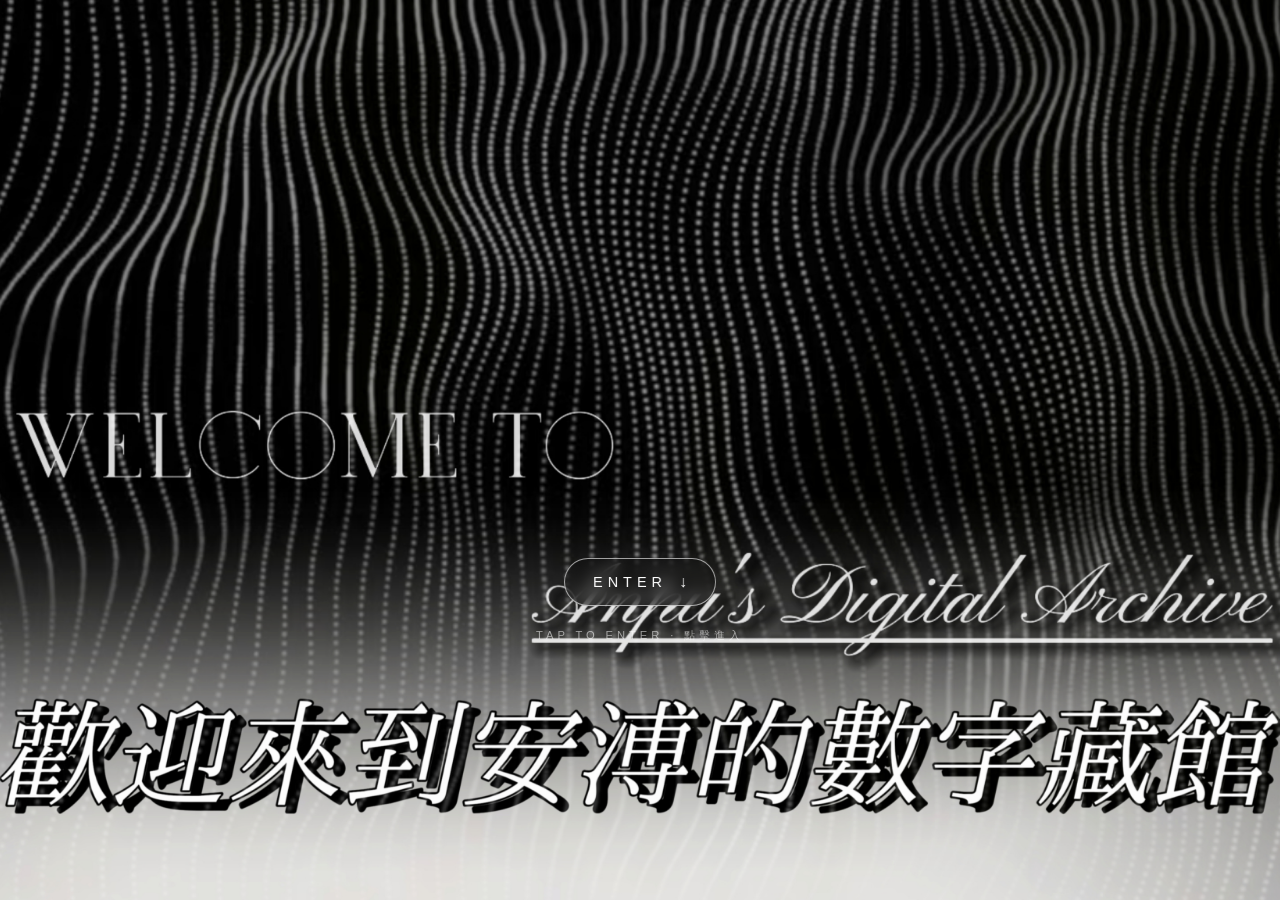
==== commit 47a3a268: "feat: 制作网站页面交互与管理界面 Co-authored-by: traeagent <traeagent@users.noreply.github.com>" ====
--- a/index.html
+++ b/index.html
@@ -19,6 +19,12 @@
     <div class="page-bg" id="home-bg" style="background-image: url('images/home-bg.jpg');"></div>
     <!-- 熱區：Anpu's Digital Archive 花體英文區域 -->
     <a href="javascript:void(0)" id="home-hotzone" class="hotzone home-hotzone" title="進入"></a>
+    <!-- 明顯可見的進入按鈕 + 提示動畫 -->
+    <button id="home-enter-btn" class="page-enter-btn home-enter-btn" type="button" aria-label="進入">
+      <span class="enter-text">ENTER</span>
+      <span class="enter-arrow" aria-hidden="true">↓</span>
+    </button>
+    <div class="page-hint" id="home-hint">TAP TO ENTER · 點擊進入</div>
   </section>
 
   <!-- ==================== Stage 2: 過渡頁 ==================== -->
@@ -27,6 +33,12 @@
     <div class="page-bg" id="welcome-bg" style="background-image: url('images/welcome-bg.jpg');"></div>
     <!-- 熱區：右下角「進館」文字位置 -->
     <a href="javascript:void(0)" id="enter-hotzone" class="hotzone welcome-hotzone" title="進入藏館"></a>
+    <!-- 明顯可見的進館按鈕 -->
+    <button id="welcome-enter-btn" class="page-enter-btn welcome-enter-btn" type="button" aria-label="進入藏館">
+      <span class="enter-text">進 入 藏 館</span>
+      <span class="enter-arrow" aria-hidden="true">→</span>
+    </button>
+    <div class="page-hint" id="welcome-hint">TAP TO ENTER · 點擊進入</div>
   </section>
 
   <!-- ==================== Stage 3: 3D 球體展廳 ==================== -->
--- a/css/style.css
+++ b/css/style.css
@@ -86,6 +86,97 @@
   height: 70px;
 }
 
+/* ============ 明顯可見的進入按鈕（Stage 1 & 2） ============ */
+.page-enter-btn {
+  position: absolute;
+  z-index: 20;
+  display: inline-flex;
+  align-items: center;
+  gap: 12px;
+  padding: 14px 28px;
+  border: 1px solid rgba(255,255,255,0.6);
+  border-radius: 999px;
+  background: rgba(0,0,0,0.35);
+  color: #fff;
+  font-family: inherit;
+  font-size: 0.9rem;
+  font-weight: 500;
+  letter-spacing: 0.35em;
+  cursor: pointer;
+  backdrop-filter: blur(8px);
+  -webkit-backdrop-filter: blur(8px);
+  box-shadow: 0 0 0 0 rgba(255,255,255,0.4);
+  animation: enter-btn-pulse 2.4s ease-in-out infinite;
+  transition: transform 0.2s ease, background 0.2s ease, border-color 0.2s ease;
+}
+.page-enter-btn:active {
+  transform: scale(0.96);
+  background: rgba(255,255,255,0.15);
+  border-color: rgba(255,255,255,0.9);
+}
+@keyframes enter-btn-pulse {
+  0%, 100% { box-shadow: 0 0 0 0 rgba(255,255,255,0.4); }
+  50%      { box-shadow: 0 0 0 14px rgba(255,255,255,0); }
+}
+
+.enter-text {
+  display: inline-block;
+}
+.enter-arrow {
+  display: inline-block;
+  font-size: 1rem;
+  letter-spacing: 0;
+  animation: enter-arrow-bob 1.4s ease-in-out infinite;
+}
+@keyframes enter-arrow-bob {
+  0%, 100% { transform: translateY(0); opacity: 0.7; }
+  50%      { transform: translateY(3px); opacity: 1; }
+}
+
+/* 首頁：置於花體英文下方 */
+.home-enter-btn {
+  left: 50%;
+  top: 62%;
+  transform: translateX(-50%);
+}
+.home-enter-btn .enter-arrow { animation-name: enter-arrow-down; }
+@keyframes enter-arrow-down {
+  0%, 100% { transform: translateY(0); opacity: 0.6; }
+  50%      { transform: translateY(4px); opacity: 1; }
+}
+
+/* 過渡頁：右下角「進館」位置（覆蓋在原圖文字上） */
+.welcome-enter-btn {
+  right: 6vw;
+  bottom: 5vh;
+}
+
+/* 提示文字：ENTER ME · 點擊進入 */
+.page-hint {
+  position: absolute;
+  z-index: 20;
+  font-size: 0.7rem;
+  letter-spacing: 0.35em;
+  color: rgba(255,255,255,0.55);
+  pointer-events: none;
+  text-transform: uppercase;
+  animation: page-hint-fade 3s ease-in-out infinite;
+}
+@keyframes page-hint-fade {
+  0%, 100% { opacity: 0.4; }
+  50%      { opacity: 0.85; }
+}
+
+#home-hint {
+  left: 50%;
+  top: calc(62% + 70px);
+  transform: translateX(-50%);
+}
+#welcome-hint {
+  right: 6vw;
+  bottom: calc(5vh + 56px);
+}
+
 /* ============ Stage 3: 3D 球體展廳 ============ */
 #globe-stage {
   background: #000;
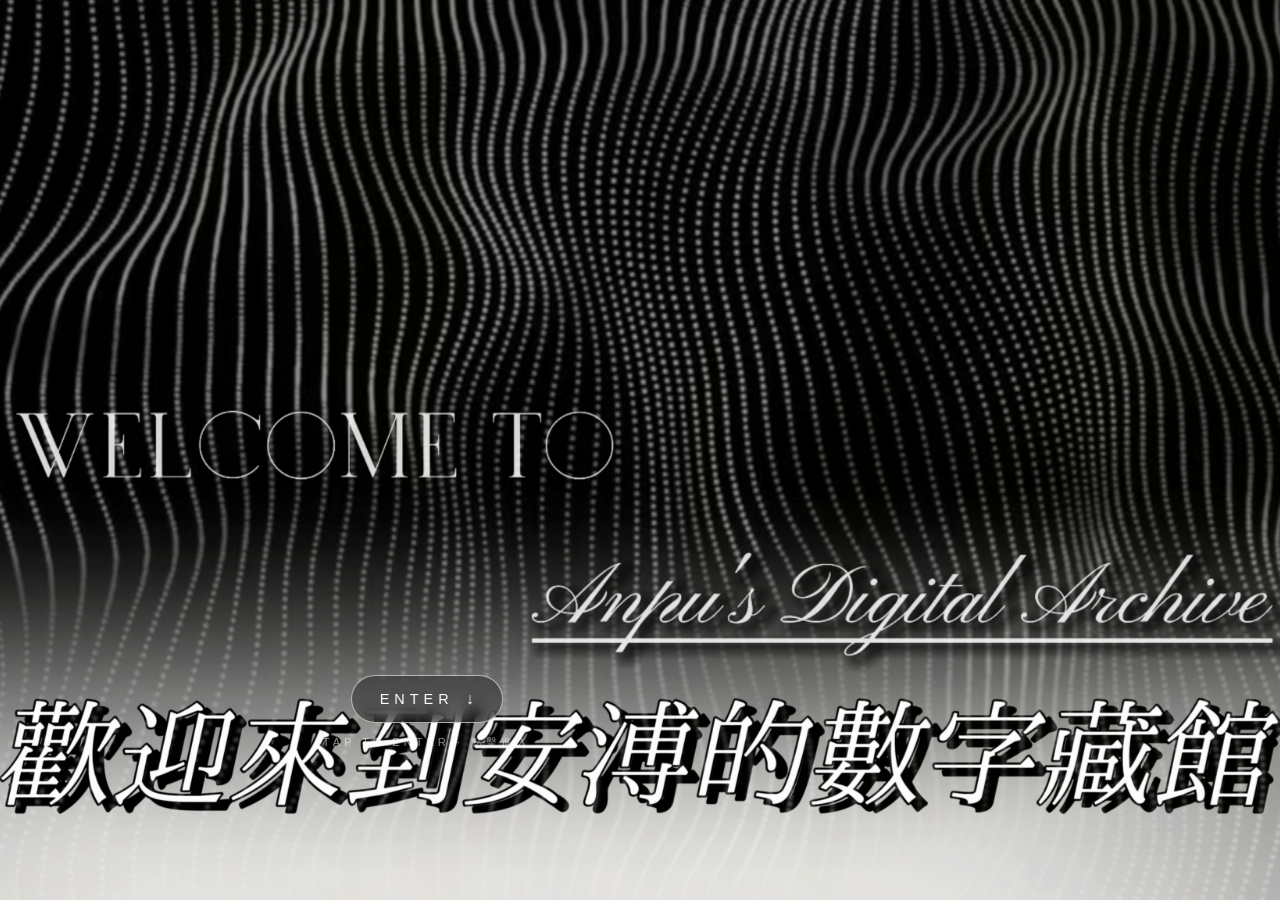
==== commit a7cafd52: "feat: 制作网站页面交互与管理界面 Co-authored-by: traeagent <traeagent@users.noreply.github.com>" ====
--- a/index.html
+++ b/index.html
@@ -41,7 +41,7 @@
     <div class="page-hint" id="welcome-hint">TAP TO ENTER · 點擊進入</div>
   </section>
 
-  <!-- ==================== Stage 3: 3D 球體展廳 ==================== -->
+  <!-- ==================== Stage 3: 球覽 (3D 球體) ==================== -->
   <section id="globe-stage" class="stage">
     <div id="globe-container"></div>
     <div id="globe-hint">
@@ -49,16 +49,23 @@
       <span class="dot">·</span>
       <span>點擊查看</span>
     </div>
+    <div class="globe-mode-toggle">
+      <button class="mode-btn is-active" data-mode="globe" type="button">球覽</button>
+      <button class="mode-btn" data-mode="tile" type="button">平鋪</button>
+    </div>
     <button class="back-btn" id="globe-back" aria-label="返回">←</button>
-    <button class="next-btn" id="globe-next" aria-label="進入媒體區">媒體區 →</button>
   </section>
 
-  <!-- ==================== Stage 4: 媒體滑動區（仿 beckyentertainment.co/media） ==================== -->
+  <!-- ==================== Stage 4: 平鋪 (媒體滑動區) ==================== -->
   <section id="media-stage" class="stage">
     <header class="media-header">
       <div class="media-title-wrap">
-        <h1 class="media-title">PRESS / MEDIA</h1>
+        <h1 class="media-title">球覽 / 平鋪</h1>
         <p class="media-subtitle">媒體報導與品牌合作</p>
+      </div>
+      <div class="media-mode-toggle">
+        <button class="mode-btn" data-mode="globe" type="button">球覽</button>
+        <button class="mode-btn is-active" data-mode="tile" type="button">平鋪</button>
       </div>
       <div class="media-toggle">
         <button class="media-toggle-btn is-active" data-mode="view" type="button">瀏覽</button>
@@ -89,10 +96,38 @@
     <div class="media-edit-card">
       <h3 id="media-edit-title">編輯條目</h3>
       <input class="media-edit-input" id="media-edit-title-input" type="text" placeholder="標題" maxlength="60">
-      <textarea class="media-edit-textarea" id="media-edit-text-input" placeholder="純文字內容（純文字條目用，圖片條目可留空）" maxlength="200"></textarea>
+      <textarea class="media-edit-textarea" id="media-edit-text-input" placeholder="純文字內容（純文字條目用，圖片條目可留空）" maxlength="500"></textarea>
+      <textarea class="media-edit-textarea" id="media-edit-description-input" placeholder="簡介（圖片條目用，純文字條目可留空；最多 200 字）" maxlength="200"></textarea>
+      <div class="media-edit-audio">
+        <label class="media-edit-audio-label" for="media-edit-audio-input">
+          <span class="media-edit-audio-icon">🎙</span>
+          <span class="media-edit-audio-text">上傳語音 / 錄音</span>
+          <span class="media-edit-audio-name" id="media-edit-audio-name">（未選擇）</span>
+        </label>
+        <input id="media-edit-audio-input" type="file" accept="audio/*" hidden>
+        <button class="media-edit-audio-clear" id="media-edit-audio-clear" type="button" hidden>清除</button>
+      </div>
       <div class="media-edit-actions">
         <button class="media-edit-cancel" id="media-edit-cancel" type="button">取消</button>
         <button class="media-edit-confirm" id="media-edit-confirm" type="button">儲存</button>
+      </div>
+    </div>
+  </div>
+
+  <!-- ==================== 媒體：詳情面板（球覽模式點擊開啟） ==================== -->
+  <div class="media-detail-modal" id="media-detail-modal" aria-hidden="true">
+    <div class="media-detail-card">
+      <button class="media-detail-close" id="media-detail-close" type="button" aria-label="關閉">×</button>
+      <div class="media-detail-image-wrap" id="media-detail-image-wrap">
+        <img id="media-detail-img" src="" alt="" draggable="false">
+      </div>
+      <div class="media-detail-body">
+        <h3 id="media-detail-title" class="media-detail-title">—</h3>
+        <p id="media-detail-text" class="media-detail-text"></p>
+        <p id="media-detail-description" class="media-detail-description"></p>
+        <div class="media-detail-audio-wrap" id="media-detail-audio-wrap" hidden>
+          <audio id="media-detail-audio" controls preload="metadata"></audio>
+        </div>
       </div>
     </div>
   </div>
--- a/css/style.css
+++ b/css/style.css
@@ -133,10 +133,10 @@
   50%      { transform: translateY(3px); opacity: 1; }
 }
 
-/* 首頁：置於花體英文下方 */
+/* 首頁：橫向 2/6 寬 × 縱向 3/4 高（從左/上算） */
 .home-enter-btn {
-  left: 50%;
-  top: 62%;
+  left: calc(100% * 2 / 6);
+  top: calc(100% * 3 / 4);
   transform: translateX(-50%);
 }
 .home-enter-btn .enter-arrow { animation-name: enter-arrow-down; }
@@ -145,10 +145,13 @@
   50%      { transform: translateY(4px); opacity: 1; }
 }
 
-/* 過渡頁：右下角「進館」位置（覆蓋在原圖文字上） */
+/* 過渡頁：縱向 3/4 高（從上往下數第 4 個 1/4 格）、橫向 1/6 的第 4 格偏左 */
 .welcome-enter-btn {
-  right: 6vw;
-  bottom: 5vh;
+  right: auto;
+  left: calc(100% * 4 / 6);
+  top: auto;
+  bottom: calc(100% * 1 / 4);
+  transform: translateX(-65%);
 }
 
 /* 提示文字：ENTER ME · 點擊進入 */
@@ -168,13 +171,15 @@
 }
 
 #home-hint {
-  left: 50%;
-  top: calc(62% + 70px);
+  left: calc(100% * 2 / 6);
+  top: calc(100% * 3 / 4 + 60px);
   transform: translateX(-50%);
 }
 #welcome-hint {
-  right: 6vw;
-  bottom: calc(5vh + 56px);
+  right: auto;
+  left: calc(100% * 4 / 6);
+  bottom: calc(100% * 1 / 4 + 60px);
+  transform: translateX(-65%);
 }
 
 /* ============ Stage 3: 3D 球體展廳 ============ */
@@ -350,7 +355,7 @@
   left: 0;
   right: 0;
   z-index: 10;
-  padding: 5vh 5vw 0 70px;  /* 預留左上返回按鈕空間 */
+  padding: 5vh 5vw 0 calc(5vw + 60px);  /* 預留左上返回按鈕空間 */
   display: flex;
   align-items: flex-end;
   justify-content: space-between;
@@ -742,3 +747,268 @@
   .media-toolbar { gap: 8px; padding: 8px 10px; }
   .media-upload-btn, .media-add-text-btn { padding: 7px 14px; font-size: 0.72rem; }
 }
+
+/* ============================================================
+ * 球覽 / 平鋪 模式切換（共用元件）
+ * ============================================================ */
+.mode-btn {
+  padding: 7px 16px;
+  background: transparent;
+  color: rgba(255,255,255,0.55);
+  font-size: 0.78rem;
+  letter-spacing: 0.18em;
+  font-family: inherit;
+  border: none;
+  cursor: pointer;
+  border-radius: 999px;
+  transition: background 0.25s ease, color 0.25s ease;
+}
+.mode-btn.is-active {
+  background: #fff;
+  color: #0a0a0c;
+}
+.mode-btn:hover:not(.is-active) {
+  color: #fff;
+  background: rgba(255,255,255,0.08);
+}
+
+/* 球覽頁右上角切換 */
+.globe-mode-toggle {
+  position: absolute;
+  top: 4vh;
+  right: 5vw;
+  z-index: 10;
+  display: inline-flex;
+  border: 1px solid rgba(255,255,255,0.2);
+  border-radius: 999px;
+  overflow: hidden;
+  background: rgba(0,0,0,0.4);
+  backdrop-filter: blur(6px);
+}
+
+/* 平鋪頁右上角切換（標題旁） */
+.media-mode-toggle {
+  display: inline-flex;
+  border: 1px solid rgba(255,255,255,0.2);
+  border-radius: 999px;
+  overflow: hidden;
+  background: rgba(0,0,0,0.4);
+  backdrop-filter: blur(6px);
+}
+
+/* 媒體頁頭：標題/模式切換/管理 切換 由左至右 */
+.media-header {
+  gap: 14px;
+}
+.media-title-wrap { flex: 1 1 auto; min-width: 0; }
+.media-mode-toggle { flex: 0 0 auto; }
+.media-toggle { flex: 0 0 auto; }
+
+/* 媒體卡片下方簡介/音檔（平鋪模式直接顯示） */
+.media-slide-meta {
+  display: flex;
+  flex-direction: column;
+  gap: 6px;
+  margin-top: 4px;
+  padding: 0 2px;
+}
+.media-slide-description {
+  font-size: 0.78rem;
+  line-height: 1.55;
+  color: rgba(255,255,255,0.7);
+  letter-spacing: 0.02em;
+  word-break: break-word;
+  display: -webkit-box;
+  -webkit-line-clamp: 3;
+  -webkit-box-orient: vertical;
+  overflow: hidden;
+}
+.media-slide-audio {
+  width: 100%;
+  height: 36px;
+}
+.media-slide-audio::-webkit-media-controls-panel {
+  background: rgba(255,255,255,0.08);
+}
+
+/* 純文字條目下方音檔 */
+.media-slide.is-text .media-slide-meta { margin-top: 2px; }
+
+/* 編輯對話框：音檔上傳 + 簡介 */
+.media-edit-audio {
+  display: flex;
+  align-items: center;
+  gap: 10px;
+  flex-wrap: wrap;
+}
+.media-edit-audio-label {
+  flex: 1 1 auto;
+  display: flex;
+  align-items: center;
+  gap: 8px;
+  padding: 10px 14px;
+  background: #0a0a0c;
+  border: 1px dashed rgba(255,255,255,0.25);
+  border-radius: 8px;
+  cursor: pointer;
+  transition: border-color 0.2s ease, background 0.2s ease;
+  font-size: 0.85rem;
+  color: rgba(255,255,255,0.7);
+  overflow: hidden;
+}
+.media-edit-audio-label:hover {
+  border-color: rgba(255,255,255,0.45);
+  background: #121218;
+}
+.media-edit-audio-icon { font-size: 1.1rem; }
+.media-edit-audio-text { letter-spacing: 0.05em; }
+.media-edit-audio-name {
+  margin-left: auto;
+  font-size: 0.78rem;
+  color: rgba(255,255,255,0.5);
+  max-width: 50%;
+  overflow: hidden;
+  text-overflow: ellipsis;
+  white-space: nowrap;
+}
+.media-edit-audio-clear {
+  padding: 8px 14px;
+  background: transparent;
+  color: rgba(255,255,255,0.7);
+  border: 1px solid rgba(255,255,255,0.2);
+  border-radius: 999px;
+  font-size: 0.75rem;
+  letter-spacing: 0.1em;
+  cursor: pointer;
+  font-family: inherit;
+  transition: background 0.2s ease;
+}
+.media-edit-audio-clear:hover { background: rgba(255,255,255,0.06); }
+
+/* 詳情面板（球覽模式點擊照片開啟） */
+.media-detail-modal {
+  position: fixed;
+  inset: 0;
+  z-index: 11000;
+  display: flex;
+  align-items: center;
+  justify-content: center;
+  background: rgba(0,0,0,0.85);
+  opacity: 0;
+  visibility: hidden;
+  transition: opacity 0.3s ease, visibility 0.3s ease;
+  padding: 20px;
+}
+.media-detail-modal.open {
+  opacity: 1;
+  visibility: visible;
+}
+.media-detail-card {
+  position: relative;
+  width: 100%;
+  max-width: 520px;
+  max-height: 90vh;
+  background: #16161a;
+  border: 1px solid rgba(255,255,255,0.12);
+  border-radius: 16px;
+  overflow: hidden;
+  display: flex;
+  flex-direction: column;
+  animation: media-detail-in 0.35s cubic-bezier(0.2, 0.8, 0.2, 1) both;
+}
+@keyframes media-detail-in {
+  from { opacity: 0; transform: translateY(12px) scale(0.98); }
+  to   { opacity: 1; transform: translateY(0) scale(1); }
+}
+.media-detail-close {
+  position: absolute;
+  top: 12px;
+  right: 12px;
+  z-index: 5;
+  width: 36px;
+  height: 36px;
+  border-radius: 50%;
+  border: 1px solid rgba(255,255,255,0.2);
+  background: rgba(0,0,0,0.6);
+  color: #fff;
+  font-size: 1.3rem;
+  line-height: 1;
+  cursor: pointer;
+  display: flex;
+  align-items: center;
+  justify-content: center;
+  transition: background 0.2s ease, transform 0.15s ease;
+}
+.media-detail-close:active { background: rgba(255,255,255,0.2); transform: scale(0.92); }
+.media-detail-image-wrap {
+  width: 100%;
+  aspect-ratio: 4 / 3;
+  background: #0a0a0c;
+  display: flex;
+  align-items: center;
+  justify-content: center;
+  overflow: hidden;
+}
+.media-detail-image-wrap img {
+  width: 100%;
+  height: 100%;
+  object-fit: cover;
+  -webkit-user-drag: none;
+}
+.media-detail-image-wrap.is-text {
+  padding: 30px 24px;
+  background: linear-gradient(135deg, #1a1a1f 0%, #0d0d10 100%);
+}
+.media-detail-image-wrap.is-text .media-detail-quote {
+  font-size: 1.05rem;
+  line-height: 1.8;
+  color: rgba(255,255,255,0.88);
+  text-align: center;
+  font-weight: 300;
+  letter-spacing: 0.05em;
+}
+.media-detail-body {
+  padding: 22px 24px 26px;
+  display: flex;
+  flex-direction: column;
+  gap: 12px;
+  overflow-y: auto;
+}
+.media-detail-title {
+  font-size: 1.05rem;
+  font-weight: 600;
+  letter-spacing: 0.18em;
+  color: #fff;
+  text-transform: uppercase;
+  line-height: 1.4;
+  word-break: break-word;
+}
+.media-detail-text {
+  font-size: 0.92rem;
+  line-height: 1.7;
+  color: rgba(255,255,255,0.85);
+  white-space: pre-wrap;
+  word-break: break-word;
+}
+.media-detail-text:empty { display: none; }
+.media-detail-description {
+  font-size: 0.88rem;
+  line-height: 1.65;
+  color: rgba(255,255,255,0.7);
+  padding-top: 8px;
+  border-top: 1px solid rgba(255,255,255,0.08);
+  white-space: pre-wrap;
+  word-break: break-word;
+}
+.media-detail-description:empty { display: none; }
+.media-detail-audio-wrap {
+  margin-top: 4px;
+}
+.media-detail-audio-wrap audio {
+  width: 100%;
+  height: 40px;
+}
+.media-detail-audio-wrap audio::-webkit-media-controls-panel {
+  background: rgba(255,255,255,0.08);
+}
+
